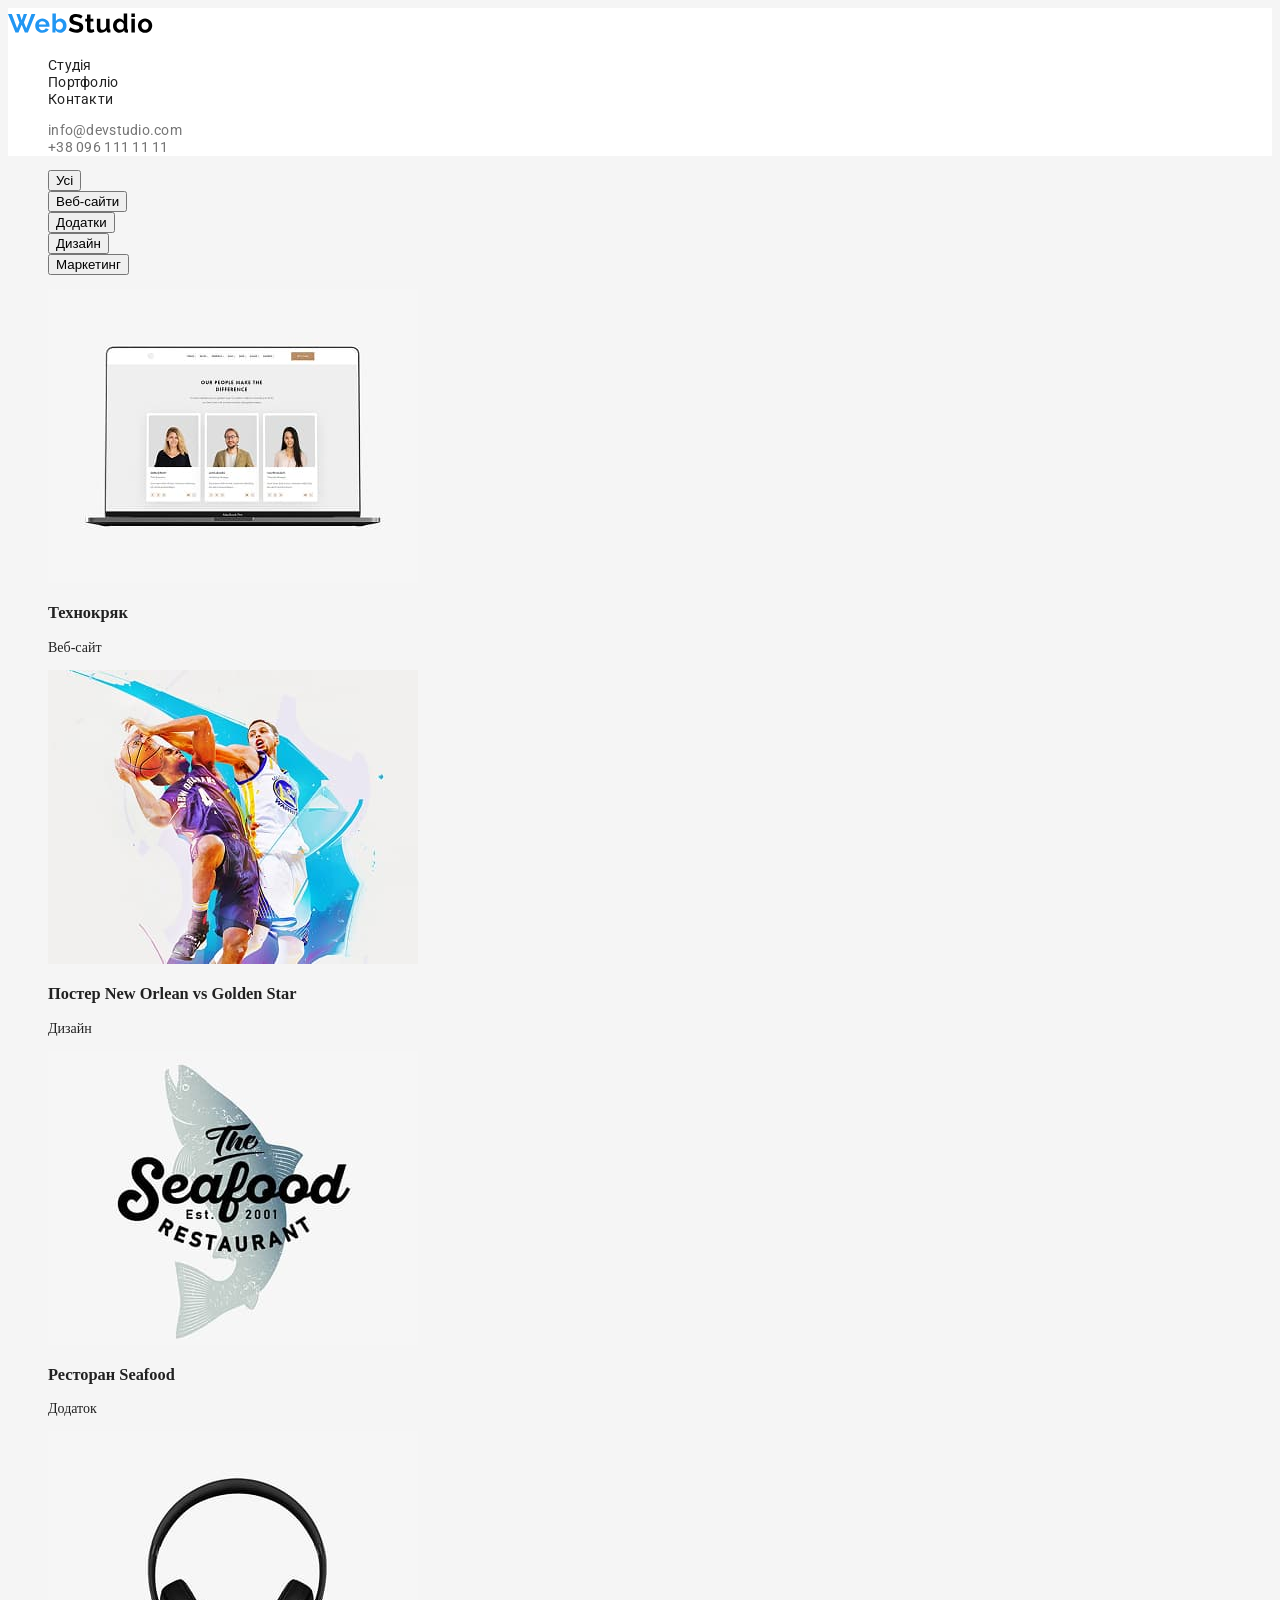
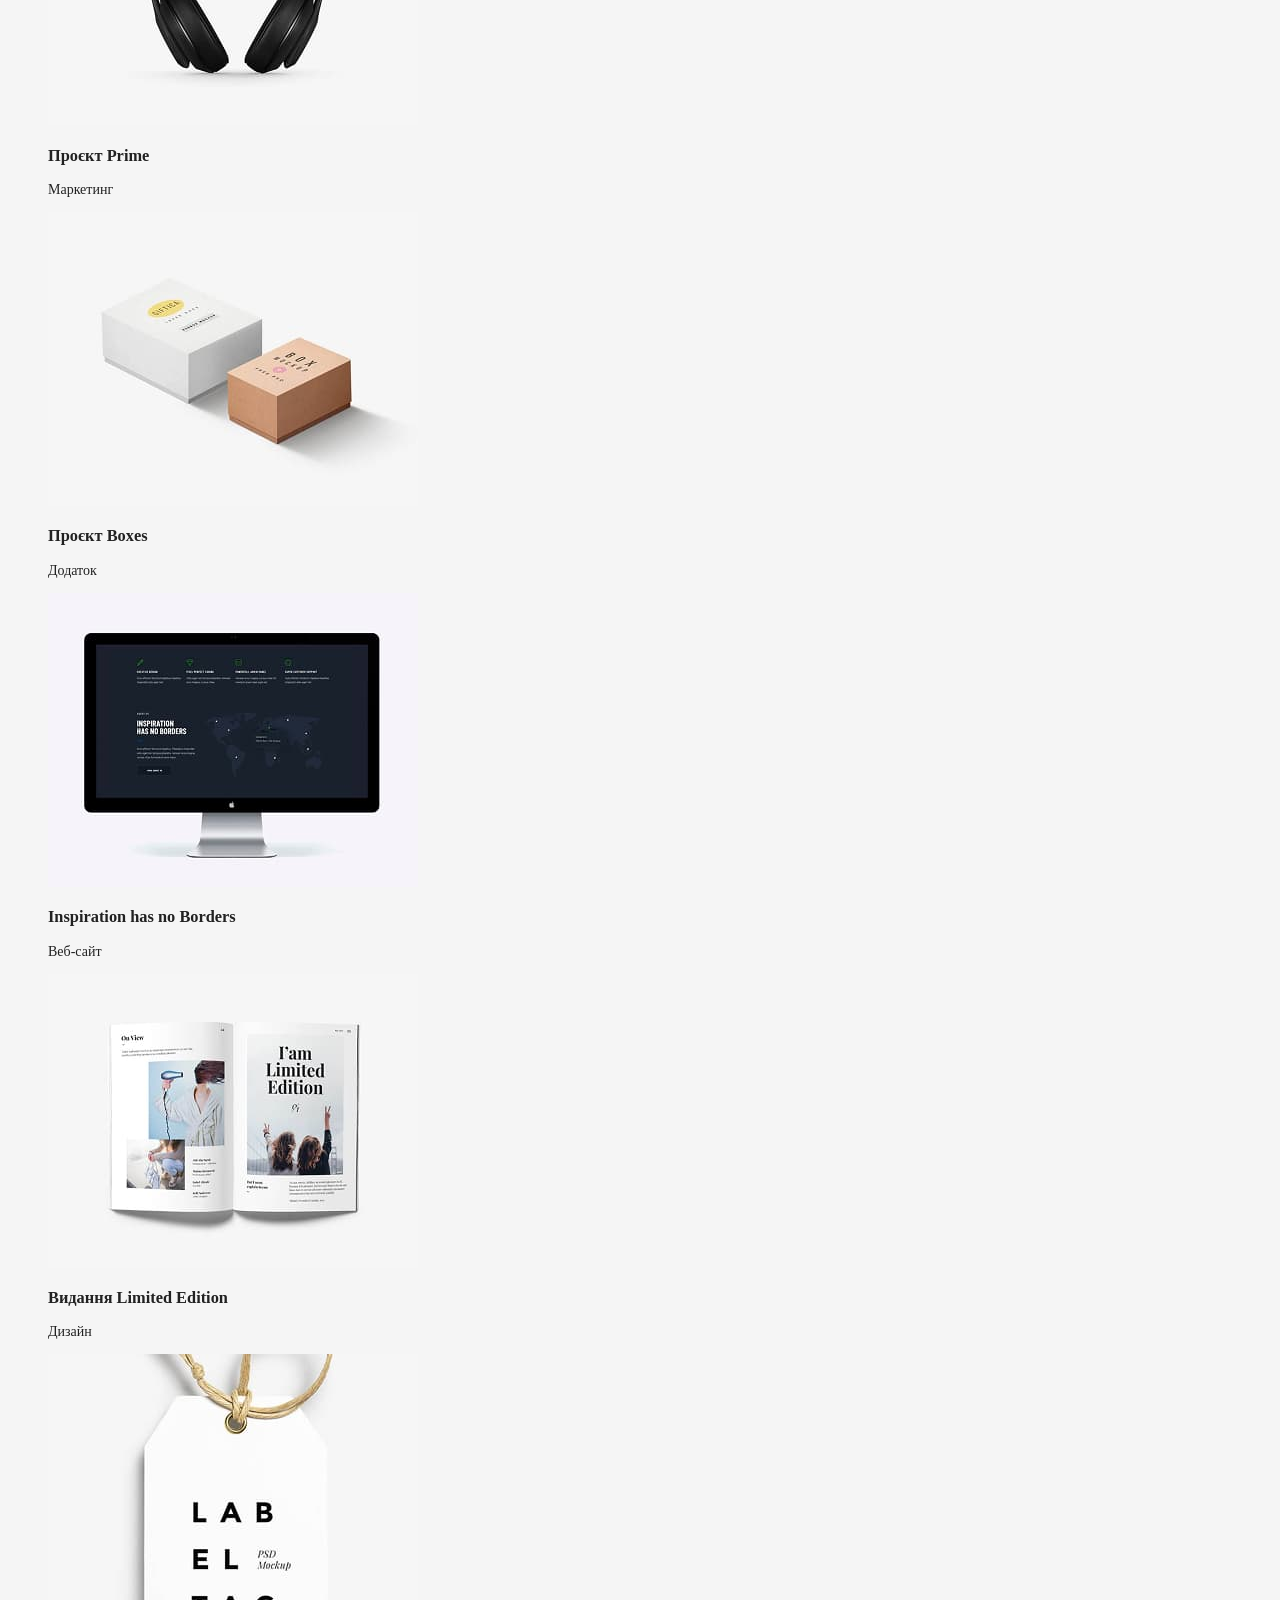
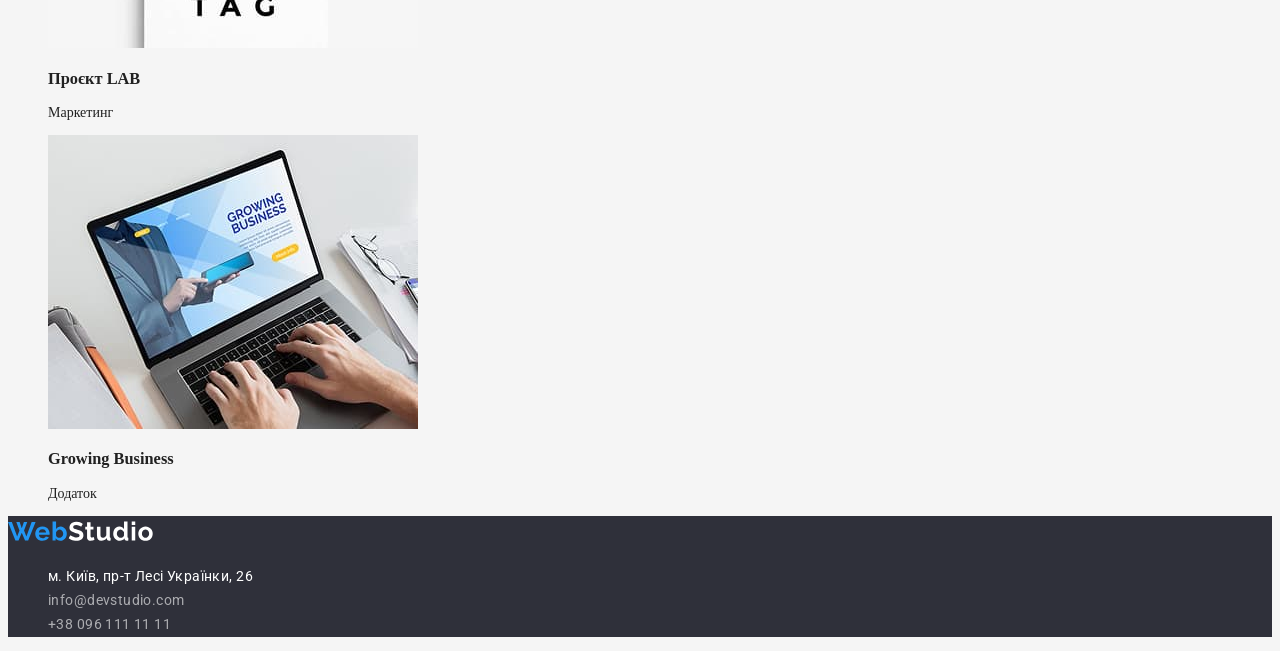
==== portfolio.html @ 69409f2a "added HTML portfolio page and CSS index page HTML" ====
<!DOCTYPE html>
<html lang="uk">
<head>
    <meta charset="UTF-8">
    <meta name="viewport" content="width=device-width, initial-scale=1.0">
    <link rel="preconnect" href="https://fonts.googleapis.com">
<link rel="preconnect" href="https://fonts.gstatic.com" crossorigin>
<link href="https://fonts.googleapis.com/css2?family=Raleway:ital,wght@0,700;1,700&family=Roboto:ital,wght@0,100..900;1,100..900&display=swap" 
      rel="stylesheet">
<link rel="stylesheet" href="./css/styles.css">
    <title>Портфоліо</title>
</head>
<body>
    <header class="page-header">
        <nav>
            <a href="./index.html">
                <img src="./images/Logo.svg" alt="Логотип компанії WebStudio" width="145" height="31">
            </a>
            <ul class="site-nav list">
                <li><a class="link" href="./index.html">Студія</a></li>
                <li><a class="link current" href="./portfolio.html">Портфоліо</a></li>
                <li><a class="link" href="#">Контакти</a></li>
            </ul>
        </nav>
        <div>
                <ul class="contacts-header list">
                    <li><a class="link" href="mailto:info@devstudio.com">info@devstudio.com</a></li>
                    <li><a class="link" href="tel:+380961111111">+38 096 111 11 11</a></li>
                </ul>
            </div>
    </header>
    <main>
        <section class="filters">
            <h1 hidden class="title">Список фільтрів</h1>
            <ul class="buttons list">
                <li><button class="button-filter" type="button">Усі</button></li>
                <li><button class="button-filter" type="button">Веб-сайти</button></li>
                <li><button class="button-filter" type="button">Додатки</button></li>
                <li><button class="button-filter" type="button">Дизайн</button></li>
                <li><button class="button-filter" type="button">Маркетинг</button></li>
            </ul>
        </section>
        <section class="portfolio">
            <h2 hidden class="title">Портфоліо</h2>
            <ul class="portfolio-list list">
                <li class="portfolio-item">
                    <img src="./images/technocryak.jpg" alt="Веб-сайт Технокряк" width="370">
                    <h3 class="portfolio-title">Технокряк</h3>
                    <p class="portfolio-text">Веб-сайт</p>
                </li>
                <li class="portfolio-item">
                    <img src="./images/neworleanvsgoldenstar.jpg" alt="Дизайн Постер New Orlean vs Golden Star" width="370">
                    <h3 class="portfolio-title">Постер <span lang="en">New Orlean vs Golden Star</span></h3>
                    <p class="portfolio-text">Дизайн</p>
                </li>
                <li class="portfolio-item">
                    <img src="./images/seafood.jpg" alt="Додаток Ресторан Seafood" width="370">
                    <h3 class="portfolio-title">Ресторан <span lang="en">Seafood</span></h3>
                    <p class="portfolio-text">Додаток</p>
                </li>
                <li class="portfolio-item">
                    <img src="./images/prime.jpg" alt="Маркетинг Проєкт Prime" width="370">
                    <h3 class="portfolio-title">Проєкт <span lang="en">Prime</span></h3>
                    <p class="portfolio-text">Маркетинг</p>
                </li>
                <li class="portfolio-item">
                    <img src="./images/projectboxes.jpg" alt="Додаток Проєкт Boxes" width="370">
                    <h3 class="portfolio-title">Проєкт <span lang="en">Boxes</span></h3>
                    <p class="portfolio-text">Додаток</p>
                </li>
                <li class="portfolio-item">
                    <img src="./images/inspirationhasnoborders-min.jpg" alt="Веб-сайт Inspiration has no Borders" width="370">
                    <h3 class="portfolio-title" lang="en">Inspiration has no Borders</h3>
                    <p class="portfolio-text">Веб-сайт</p>
                </li>
                <li class="portfolio-item">
                    <img src="./images/limitededition.jpg" alt="Дизайн Видання Limited Edition" width="370">
                    <h3 class="portfolio-title">Видання <span lang="en">Limited Edition</span></h3>
                    <p class="portfolio-text">Дизайн</p>
                </li>
                <li class="portfolio-item">
                    <img src="./images/projectlab.jpg" alt="Маркетинг Проєкт LAB" width="370">
                    <h3 class="portfolio-title">Проєкт <span lang="en">LAB</span></h3>
                    <p class="portfolio-text">Маркетинг</p>
                </li>
                <li class="portfolio-item">
                    <img src="./images/growingbusiness.jpg" alt="Додаток Growing Business" width="370">
                    <h3 class="portfolio-title" lang="en">Growing Business</h3>
                    <p class="portfolio-text">Додаток</p>
                </li>
            </ul>
        </section>
    </main>
    <footer class="footer">
        <a href="./index.html">
            <img src="./images/Logo1.svg" alt="Логотип компанії WebStudio" width="145" height="31">
        </a>
        <address class="address">
            <ul class="links list">
                <li><a class="map" href="https://maps.app.goo.gl/XY9bJakmbxrL1zMk9" target="_blank" 
                    rel="noopener nofollow noreferrer">м. Київ, пр-т Лесі Українки, 26</a></li>
                <li><a class="link" href="mailto:info@devstudio.com">info@devstudio.com</a></li>
                <li><a class="link" href="tel:+380961111111">+38 096 111 11 11</a></li>
            </ul>
        </address>
    </footer> 
</body>
</html>
---- css/styles.css ----
:root {
--main-text-color: #757575;
--title-text-color: #212121;
--accent-color: #2196F3;
--background-color: #F5F5F5;
--white-color: #FFFFFF;
}
body {
    font-family: 'Roboto', 'Raleway' sans-serif;
    font-size: 14px;
    background: var(--background-color);
    color: var(--title-text-color);
}
.list {
    list-style: none;
}
/* Header */
.page-header {
background: var(--white-color);
}
.logo {
    width: 145px;
    height: 31px;
    left: 215px;
    top: 24px;
    text-decoration: none;
    font-family: 'Raleway';
    font-style: normal;
    font-weight: bold;
    font-size: 26px;
    line-height: auto;
    letter-spacing: 0.03em;
    color: var(--accent-color);
}
/*.text-logo {
    color: var(--title-text-color);
}*/

.site-nav .link {
    text-decoration: none;
    font-family: 'Roboto';
    font-style: normal;
    font-weight: medium;
    font-size: 14px;
    line-height: auto;
    letter-spacing: 0.02em;
    color: var(--title-text-color);
    width: 281px;
    height: 16px;
    left: 453px;
    top: 32px;
}

.site-nav .link:hover,
.site-nav .link:focus {
    color: var(--accent-color);
}

.contacts-header .link {
    text-decoration: none;
    font-family: 'Roboto';
    font-style: normal;
    font-weight: medium;
    font-size: 14px;
    line-height: auto;
    letter-spacing: 0.02em;
    color: var(--main-text-color);
}

.contacts-header .link:hover,
.contacts-header .link:focus {
    color: var(--accent-color);
}

/* Main */
.main {
    /*hero*/
}

.hero{
    background-color: #2F303A;
}

.hero .title {
    font-family: 'Roboto';
    font-style: normal;
    font-weight: bold;
    font-size: 44px;
    line-height: 1.364;
    letter-spacing: 0.06em;
    text-align: center;
    text-transform: uppercase;
    color: var(--white-color);
}

.button{
    font-family: 'Roboto';
    font-style: normal;
    font-weight: bold;
    font-size: 16px;
    line-height: 1.875;
    letter-spacing: 0.06em;
    color: var(--white-color);
    background: var(--accent-color);
    box-shadow: 0px 4px 4px rgba(0, 0, 0, 0.15);
    /*box-shadow: drop-shadow(0px 4px 4px rgba(0, 0, 0, 0.15))*/
    border-radius: 4px;
    cursor: pointer;
}

.button:hover,
.button:focus {
    background-color: #188CE8;
    box-shadow: 0px 4px 4px rgba(0, 0, 0, 0.15);
    border-radius: 4px;
}

/*Features*/
.features {
    background-color: var(--white-color);
}

.features .title {
    font-family: 'Roboto';
    font-style: normal;
    font-weight: bold;
    font-size: 14px;
    line-height: auto;
    letter-spacing: 0.03em;
    /*text-align: center;*/
    text-transform: uppercase;
    color: var(--title-text-color);
}

.features .text {
    font-family: 'Roboto';
    font-style: normal;
    font-weight: normal;
    font-size: 14px;
    line-height: 1.714;
    letter-spacing: 0.03em;
    color: var(--main-text-color);
}

/*Work*/
.work {
   /* background-color: var(--background-color);*/
}

.work .title {
    font-family: 'Roboto';
    font-style: normal;
    font-weight: bold;
    font-size: 36px;
    line-height: auto;
    letter-spacing: 0.03em;
    text-align: center;
    /*text-transform: uppercase;*/
    color: var(--title-text-color);
}

/*.link1 {}

.link2 {}

.link3 {}*/

/*Team*/
.team {
    background: #F5F4FA;
}

.team .title {
    font-family: 'Roboto';
    font-style: normal;
    font-weight: bold;
    font-size: 36px;
    line-height: auto;
    letter-spacing: 0.03em;
    text-align: center;
    color: var(--title-text-color);
}

/*.card*/

.name {
    font-family: 'Roboto';
    font-style: normal;
    font-weight: medium;
    font-size: 16px;
    line-height: auto;
    letter-spacing: 0.03em;
    text-align: center;
    color: var(--title-text-color);
}

.position {
    font-family: 'Roboto';
    font-style: normal;
    font-weight: normal;
    font-size: 16px;
    line-height: auto;
    letter-spacing: 0.03em;
    text-align: center;
    color: var(--main-text-color);
}

/*Footer*/

.footer {
    background: #2F303A;
}

/*.links{}*/

.links .link {
    text-decoration: none;
    font-family: 'Roboto';
    font-style: normal;
    font-weight: medium;
    font-size: 14px;
    line-height: 1.714;
    letter-spacing: 0.03em;
    color: rgba(255, 255, 255, 0.6);
}

.links .link:hover,
.links .link:focus {
    color: var(--accent-color);
}

.map {
    text-decoration: none;
    font-family: 'Roboto';
    font-style: normal;
    font-weight: normal;
    font-size: 14px;
    line-height: 1.714;
    letter-spacing: 0.03em;
    color: var(--white-color);
}

.map:hover,
.map:focus {
    color: var(--accent-color);
}

/* PORTFOLIO PAGE*/

/*Filters*/
.filters .title {
    color: var(--white-color);
}
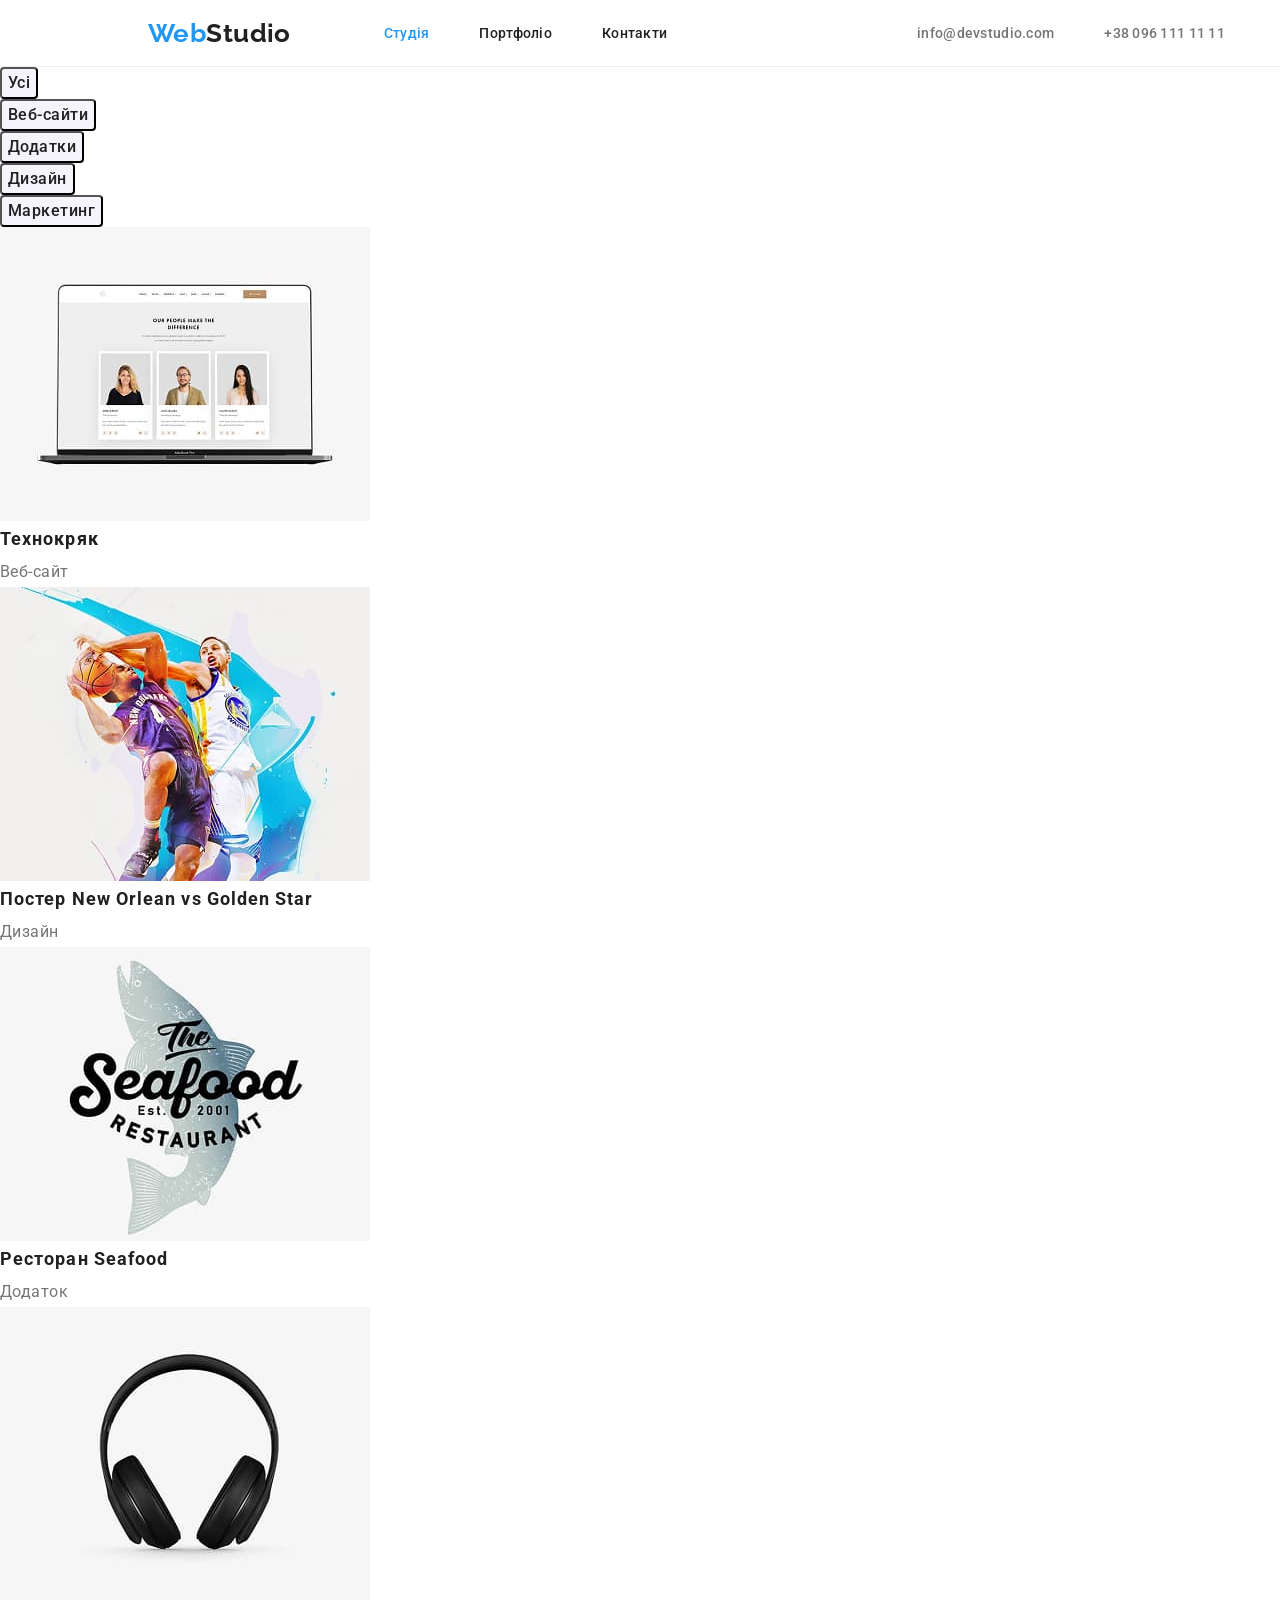
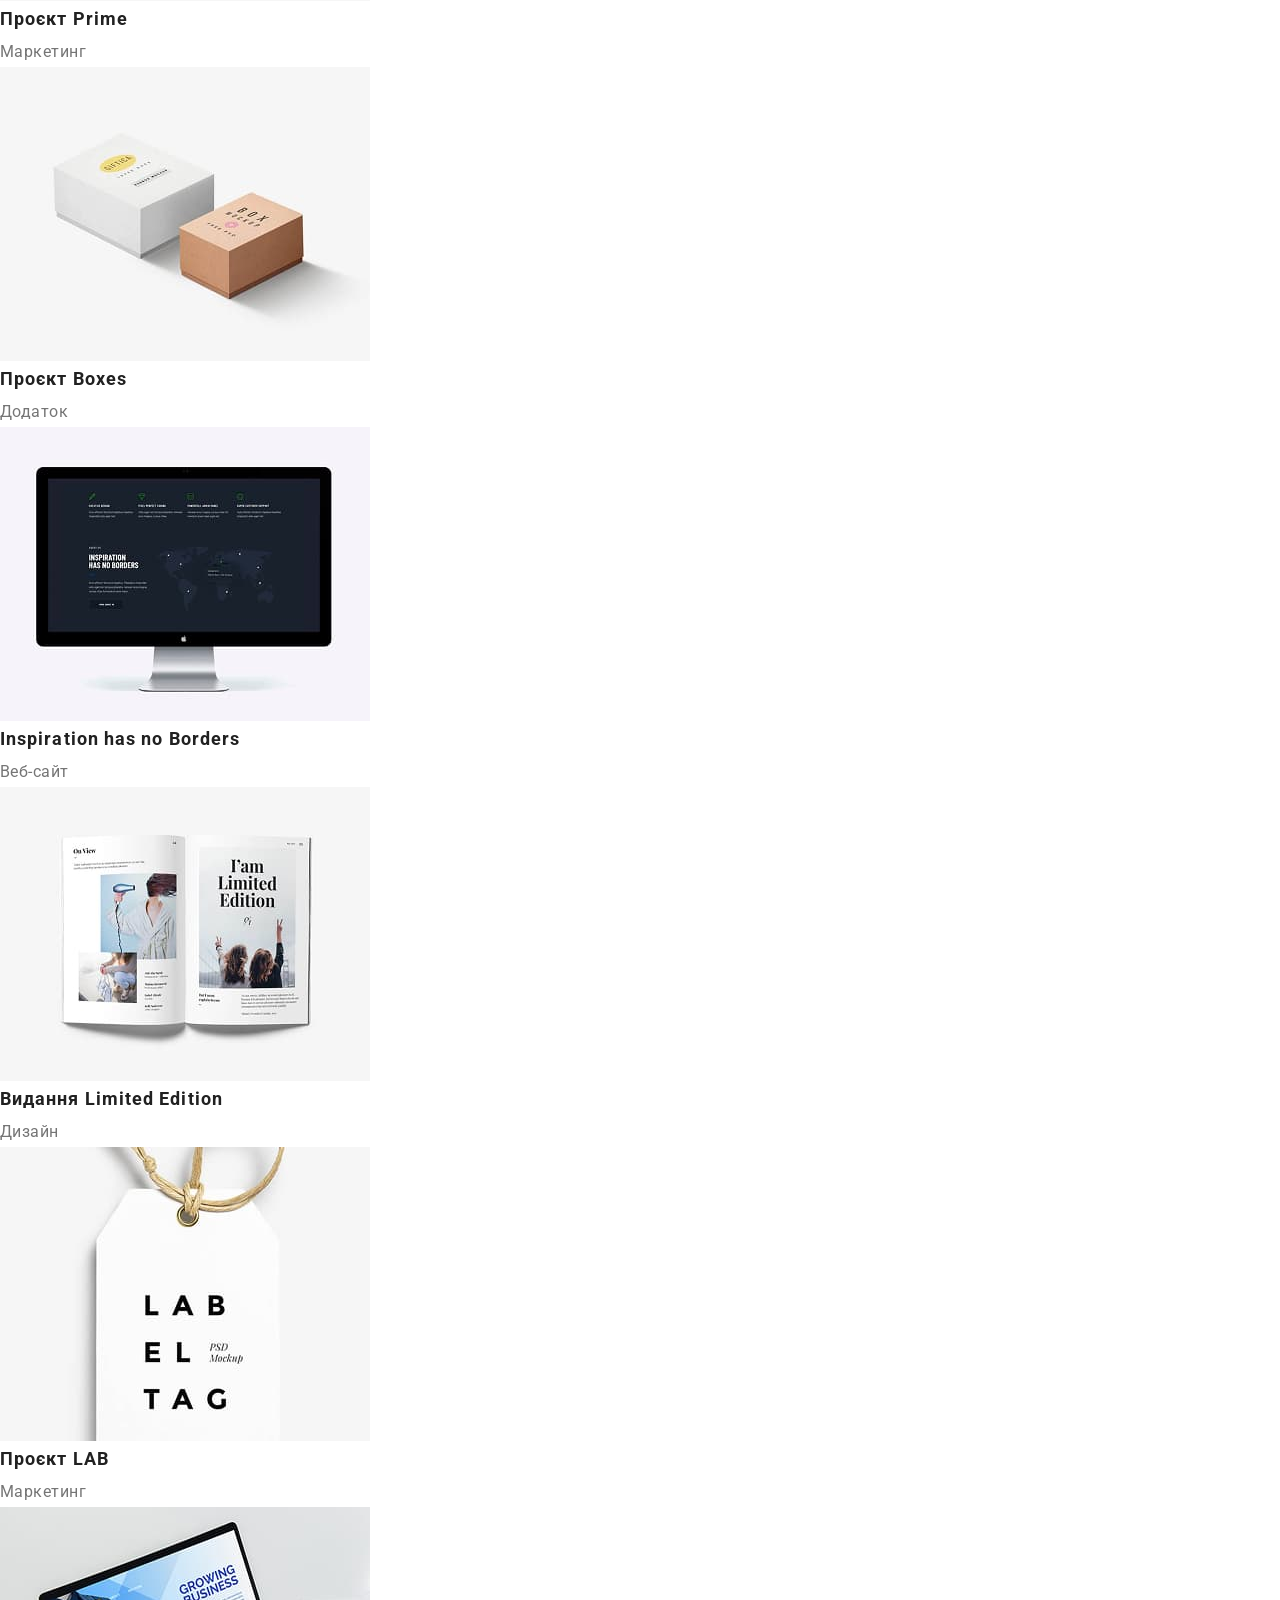
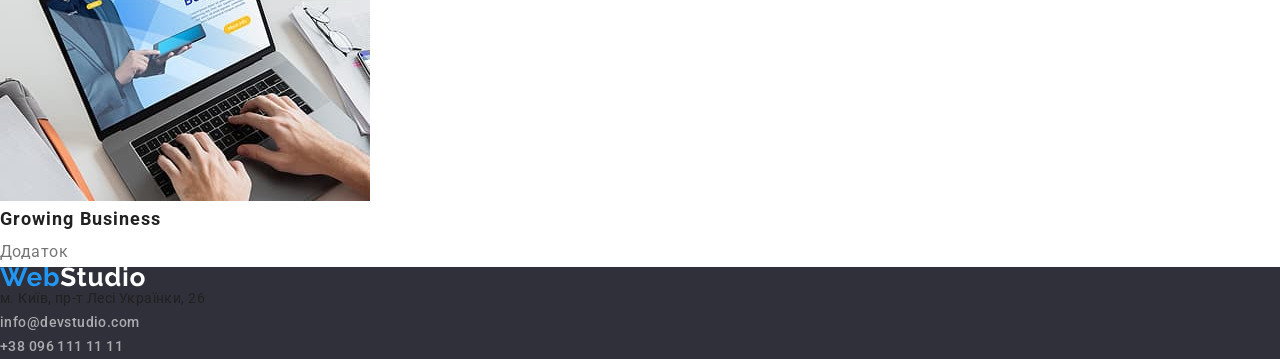
==== commit a70f13f2: "added html classes snd css for them" ====
--- a/portfolio.html
+++ b/portfolio.html
@@ -3,31 +3,40 @@
 <head>
     <meta charset="UTF-8">
     <meta name="viewport" content="width=device-width, initial-scale=1.0">
+    <title>Портфоліо</title>
     <link rel="preconnect" href="https://fonts.googleapis.com">
 <link rel="preconnect" href="https://fonts.gstatic.com" crossorigin>
-<link href="https://fonts.googleapis.com/css2?family=Raleway:ital,wght@0,700;1,700&family=Roboto:ital,wght@0,100..900;1,100..900&display=swap" 
+<!--<link href="https://fonts.googleapis.com/css2?family=Raleway:ital,wght@0,700;1,700&family=Roboto:ital,wght@0,100..900;1,100..900&display=swap" 
+      rel="stylesheet">-->
+<link href="https://fonts.googleapis.com/css2?family=Raleway:wght@700&family=Roboto:wght@400;500;700;900&display=swap"
       rel="stylesheet">
+<link rel="stylesheet" href="https://cdnjs.cloudflare.com/ajax/libs/modern-normalize/3.0.1/modern-normalize.min.css" 
+      integrity="sha512-q6WgHqiHlKyOqslT/lgBgodhd03Wp4BEqKeW6nNtlOY4quzyG3VoQKFrieaCeSnuVseNKRGpGeDU3qPmabCANg==" 
+      crossorigin="anonymous" 
+      referrerpolicy="no-referrer">      
 <link rel="stylesheet" href="./css/styles.css">
-    <title>Портфоліо</title>
 </head>
 <body>
-    <header class="page-header">
-        <nav>
-            <a href="./index.html">
-                <img src="./images/Logo.svg" alt="Логотип компанії WebStudio" width="145" height="31">
+     <header class="page-header">
+        <div class="container main-nav">
+            <a class="logo"href="./index.html">
+                <a href="./index.html" class="logo">Web<span class="text-logo">Studio</span></a>
+                <!--<img src="./images/Logo.svg" alt="Логотип компанії WebStudio" width="145" height="31">-->
             </a>
+        <nav class="navigation">
             <ul class="site-nav list">
-                <li><a class="link" href="./index.html">Студія</a></li>
-                <li><a class="link current" href="./portfolio.html">Портфоліо</a></li>
-                <li><a class="link" href="#">Контакти</a></li>
+                <li class="site-nav-item"><a class="link current" href="./index.html">Студія</a></li>
+                <li class="site-nav-item"><a class="link" href="./portfolio.html">Портфоліо</a></li>
+                <li class="site-nav-item"><a class="link" href="#">Контакти</a></li>
             </ul>
         </nav>
-        <div>
+        <div class="mail-tel">
                 <ul class="contacts-header list">
-                    <li><a class="link" href="mailto:info@devstudio.com">info@devstudio.com</a></li>
-                    <li><a class="link" href="tel:+380961111111">+38 096 111 11 11</a></li>
+                    <li class="mail-tel-item"><a class="link" href="mailto:info@devstudio.com">info@devstudio.com</a></li>
+                    <li class="mail-tel-item"><a class="link" href="tel:+380961111111">+38 096 111 11 11</a></li>
                 </ul>
             </div>
+        </div>
     </header>
     <main>
         <section class="filters">
--- a/css/styles.css
+++ b/css/styles.css
@@ -1,54 +1,152 @@
+/**,
+*::before,
+*::after {
+    box-sizing: inherit;
+}*/
+
 :root {
 --main-text-color: #757575;
 --title-text-color: #212121;
 --accent-color: #2196F3;
---background-color: #F5F5F5;
---white-color: #FFFFFF;
-}
+--active-accent-color: #188CE8;
+--secondary-background-color: #F5F5F5;
+--background-color: #FFFFFF;
+--third-background-color: #F5F4FA;
+--fourth-backkground-color: #2F303A;
+--first-border-color: #ECECEC;
+--second-border-color: #EEEEEE;
+--card-set-gap: 30px;
+}
+
+html {
+    box-sizing: border-box;
+}
+
+h1,
+h2,
+h3,
+h4,
+h5,
+h6,
+p,
+ul
+{
+    margin-top: 0;
+    margin-bottom: 0;
+}
+
+img {
+    display: block;
+    max-width: 100%;
+    height: auto;
+}
+
 body {
-    font-family: 'Roboto', 'Raleway' sans-serif;
-    font-size: 14px;
-    background: var(--background-color);
+    font-family: 'Roboto', sans-serif;
+    font-size: 14px;
+    letter-spacing: 0.03em;
+    background-color: var(--background-color);
     color: var(--title-text-color);
 }
 .list {
     list-style: none;
-}
+    margin: 0;
+    padding: 0;
+}
+
 /* Header */
 .page-header {
-background: var(--white-color);
-}
+    padding-top: 10px;
+    padding-bottom: 10px;
+    border-bottom: 1px solid var(--first-border-color);
+    background: var(--background-color);
+}
+
+.main-nav {
+    display: flex;
+    align-items: center;
+}
+
+.container {
+    width: 1200px;
+    padding-left: 15px;
+    padding-right: 15px;
+    padding-top: 0;
+    padding-bottom: 0;
+    margin-left: auto;
+    margin-right: auto;
+    /*outline: 1px solid red;*/
+}
+
+.section {
+    padding: 94px 0;
+}
+
+.navigation{
+
+}
+
 .logo {
+
+    margin-right: 93px;
+    /* width: 145px; */
+
+    color: var(--accent-color);
+    text-decoration: none;
+    font-family: 'Raleway';
+    font-weight: 700;
+    font-size: 26px;
+    line-height: 1.19;
+    /* identical to box height */
+}
+
+.text-logo {
+    color: var(--title-text-color);
+}
+
+/*.logo {
+    margin-right: 93px;
     width: 145px;
     height: 31px;
     left: 215px;
     top: 24px;
     text-decoration: none;
-    font-family: 'Raleway';
+    font-family: 'Raleway', sans-serif;
     font-style: normal;
     font-weight: bold;
     font-size: 26px;
-    line-height: auto;
-    letter-spacing: 0.03em;
-    color: var(--accent-color);
-}
+    line-height: 1.192;
+    letter-spacing: 0.03em;
+    color: var(--accent-color);
+}
+
 /*.text-logo {
     color: var(--title-text-color);
 }*/
 
+.site-nav {
+    display: flex;
+}
+
+.site-nav .site-nav-item:not(:last-child) {
+    margin-right: 50px;
+}
+
 .site-nav .link {
-    text-decoration: none;
-    font-family: 'Roboto';
-    font-style: normal;
-    font-weight: medium;
-    font-size: 14px;
-    line-height: auto;
+    display: block;
+    padding: 15px 0;
+    text-decoration: none;
+    /*font-family: 'Roboto';
+    font-style: normal;*/
+    font-weight: 500;
+    font-size: 14px;
+    line-height: 1.143;
     letter-spacing: 0.02em;
     color: var(--title-text-color);
-    width: 281px;
+    /*width: 281px;
     height: 16px;
     left: 453px;
-    top: 32px;
+    top: 32px;*/
 }
 
 .site-nav .link:hover,
@@ -56,13 +154,30 @@
     color: var(--accent-color);
 }
 
+.site-nav .link.current {
+    color: var(--accent-color);
+}
+
+.contacts-header {
+    display: flex;
+}
+
+.contacts-header .mail-tel-item + .mail-tel-item {
+    margin-left: 50px;
+}
+
+.mail-tel {
+    margin-left: auto;
+}
+
 .contacts-header .link {
-    text-decoration: none;
-    font-family: 'Roboto';
-    font-style: normal;
-    font-weight: medium;
-    font-size: 14px;
-    line-height: auto;
+    padding: 10px 0;
+    text-decoration: none;
+    /*font-family: 'Roboto';
+    font-style: normal;*/
+    font-weight: 500;
+    font-size: 14px;
+    line-height: 1.143;
     letter-spacing: 0.02em;
     color: var(--main-text-color);
 }
@@ -73,34 +188,43 @@
 }
 
 /* Main */
-.main {
+main {
     /*hero*/
 }
 
 .hero{
-    background-color: #2F303A;
+    height: 600px;
+    margin: 0 auto;
+    padding-top: 200px;
+    padding-bottom: 200px;
+    background-color: var(--fourth-backkground-color);
+    text-align: center;
 }
 
 .hero .title {
-    font-family: 'Roboto';
-    font-style: normal;
-    font-weight: bold;
+    margin-top: 0;
+    margin-bottom: 30px;
+    font-weight: 900;
     font-size: 44px;
     line-height: 1.364;
     letter-spacing: 0.06em;
     text-align: center;
     text-transform: uppercase;
-    color: var(--white-color);
+    color: var(--background-color);
 }
 
 .button{
-    font-family: 'Roboto';
-    font-style: normal;
+    display: inline-block;
+    align-items: center;
+    text-align: center;
+    padding: 10px 32px;
+    min-width: 216px;
+    font-family: inherit;
     font-weight: bold;
     font-size: 16px;
     line-height: 1.875;
     letter-spacing: 0.06em;
-    color: var(--white-color);
+    color: var(--background-color);
     background: var(--accent-color);
     box-shadow: 0px 4px 4px rgba(0, 0, 0, 0.15);
     /*box-shadow: drop-shadow(0px 4px 4px rgba(0, 0, 0, 0.15))*/
@@ -110,9 +234,9 @@
 
 .button:hover,
 .button:focus {
-    background-color: #188CE8;
+    background-color: var(--active-accent-color);
     box-shadow: 0px 4px 4px rgba(0, 0, 0, 0.15);
-    border-radius: 4px;
+    /*border-radius: 4px;*/
 }
 
 /*Features*/
@@ -121,122 +245,122 @@
 }
 
 .features .title {
+    /*font-family: 'Roboto';
+    font-style: normal;*/
+    font-weight: bold;
+    font-size: 14px;
+    line-height: 1.143;
+    letter-spacing: 0.03em;
+    /*text-align: center;*/
+    text-transform: uppercase;
+    color: var(--title-text-color);
+}
+
+.features .text {
+    /*font-family: 'Roboto';
+    font-style: normal;
+    font-weight: normal;*/
+    font-size: 14px;
+    line-height: 1.714;
+    letter-spacing: 0.03em;
+    color: var(--main-text-color);
+}
+
+/*Work*/
+.work {
+   /* background-color: var(--background-color);*/
+}
+
+.work .title {
+    /*font-family: 'Roboto';
+    font-style: normal;*/
+    font-weight: bold;
+    font-size: 36px;
+    line-height: 1.167;
+    letter-spacing: 0.03em;
+    text-align: center;
+    /*text-transform: uppercase;*/
+    color: var(--title-text-color);
+}
+
+/*.link1 {}
+
+.link2 {}
+
+.link3 {}*/
+
+/*Team*/
+.team {
+    background: #F5F4FA;
+}
+
+.team .title {
+    /*font-family: 'Roboto';
+    font-style: normal;*/
+    font-weight: bold;
+    font-size: 36px;
+    line-height: 1.167;
+    letter-spacing: 0.03em;
+    text-align: center;
+    color: var(--title-text-color);
+}
+
+/*.card*/
+
+.name {
+    /*font-family: 'Roboto';
+    font-style: normal;*/
+    font-weight: 500;
+    font-size: 16px;
+    line-height: 1.188;
+    letter-spacing: 0.03em;
+    text-align: center;
+    color: var(--title-text-color);
+}
+
+.position {
+    /*font-family: 'Roboto';
+    font-style: normal;
+    font-weight: normal;*/
+    font-size: 16px;
+    line-height: 1.188;
+    letter-spacing: 0.03em;
+    text-align: center;
+    color: var(--main-text-color);
+}
+
+/*Footer*/
+
+.footer {
+    background: #2F303A;
+}
+
+/*.links{}*/
+
+.links .link {
+    text-decoration: none;
     font-family: 'Roboto';
     font-style: normal;
-    font-weight: bold;
-    font-size: 14px;
-    line-height: auto;
-    letter-spacing: 0.03em;
-    /*text-align: center;*/
-    text-transform: uppercase;
-    color: var(--title-text-color);
-}
-
-.features .text {
+    font-weight: 500;
+    font-size: 14px;
+    line-height: 1.714;
+    letter-spacing: 0.03em;
+    color: rgba(255, 255, 255, 0.6);
+}
+
+.links .link:hover,
+.links .link:focus {
+    color: var(--accent-color);
+}
+
+.map {
+    text-decoration: none;
     font-family: 'Roboto';
     font-style: normal;
     font-weight: normal;
     font-size: 14px;
     line-height: 1.714;
     letter-spacing: 0.03em;
-    color: var(--main-text-color);
-}
-
-/*Work*/
-.work {
-   /* background-color: var(--background-color);*/
-}
-
-.work .title {
-    font-family: 'Roboto';
-    font-style: normal;
-    font-weight: bold;
-    font-size: 36px;
-    line-height: auto;
-    letter-spacing: 0.03em;
-    text-align: center;
-    /*text-transform: uppercase;*/
-    color: var(--title-text-color);
-}
-
-/*.link1 {}
-
-.link2 {}
-
-.link3 {}*/
-
-/*Team*/
-.team {
-    background: #F5F4FA;
-}
-
-.team .title {
-    font-family: 'Roboto';
-    font-style: normal;
-    font-weight: bold;
-    font-size: 36px;
-    line-height: auto;
-    letter-spacing: 0.03em;
-    text-align: center;
-    color: var(--title-text-color);
-}
-
-/*.card*/
-
-.name {
-    font-family: 'Roboto';
-    font-style: normal;
-    font-weight: medium;
-    font-size: 16px;
-    line-height: auto;
-    letter-spacing: 0.03em;
-    text-align: center;
-    color: var(--title-text-color);
-}
-
-.position {
-    font-family: 'Roboto';
-    font-style: normal;
-    font-weight: normal;
-    font-size: 16px;
-    line-height: auto;
-    letter-spacing: 0.03em;
-    text-align: center;
-    color: var(--main-text-color);
-}
-
-/*Footer*/
-
-.footer {
-    background: #2F303A;
-}
-
-/*.links{}*/
-
-.links .link {
-    text-decoration: none;
-    font-family: 'Roboto';
-    font-style: normal;
-    font-weight: medium;
-    font-size: 14px;
-    line-height: 1.714;
-    letter-spacing: 0.03em;
-    color: rgba(255, 255, 255, 0.6);
-}
-
-.links .link:hover,
-.links .link:focus {
-    color: var(--accent-color);
-}
-
-.map {
-    text-decoration: none;
-    font-family: 'Roboto';
-    font-style: normal;
-    font-weight: normal;
-    font-size: 14px;
-    line-height: 1.714;
-    letter-spacing: 0.03em;
     color: var(--white-color);
 }
 
@@ -251,3 +375,55 @@
 .filters .title {
     color: var(--white-color);
 }
+
+.button-filter {
+    /*font-family: 'Roboto';
+    font-style: normal;*/
+    font-weight: 500;
+    font-size: 16px;
+    line-height: 1.625;
+    letter-spacing: 0.03em;
+    text-align: center;
+    color: var(--title-text-color);
+    background: #F5F4FA;
+    /*box-shadow: 0px 4px 4px rgba(0, 0, 0, 0.15);*/
+    border-radius: 4px;
+    cursor: pointer;
+    /*border: none;*/
+}
+
+.button-filter:hover,
+.button-filter:focus {
+    color: var(--white-color);
+    background-color: var(--accent-color);
+    box-shadow: 0px 3px 1px rgba(0, 0, 0, 0.1),
+                0px 1px 2px rgba(0, 0, 0, 0.08),
+                0px 2px 2px rgba(0, 0, 0, 0.12);
+    /*border-radius: 4px;*/
+}
+
+.portfolio .title {
+    color: var(--white-color);
+}
+
+.portfolio-title {
+    /*font-family: 'Roboto';
+    font-style: normal;*/
+    font-weight: bold;
+    font-size: 18px;
+    line-height: 2;
+    letter-spacing: 0.06em;
+    /*text-align: center;*/
+    color: var(--title-text-color);
+}
+
+.portfolio-text {
+    /*font-family: 'Roboto';
+    font-style: normal;*/
+    font-weight: normal;
+    font-size: 16px;
+    line-height: 1.875;
+    letter-spacing: 0.03em;
+    /*text-align: center;*/
+    color: var(--main-text-color);
+}
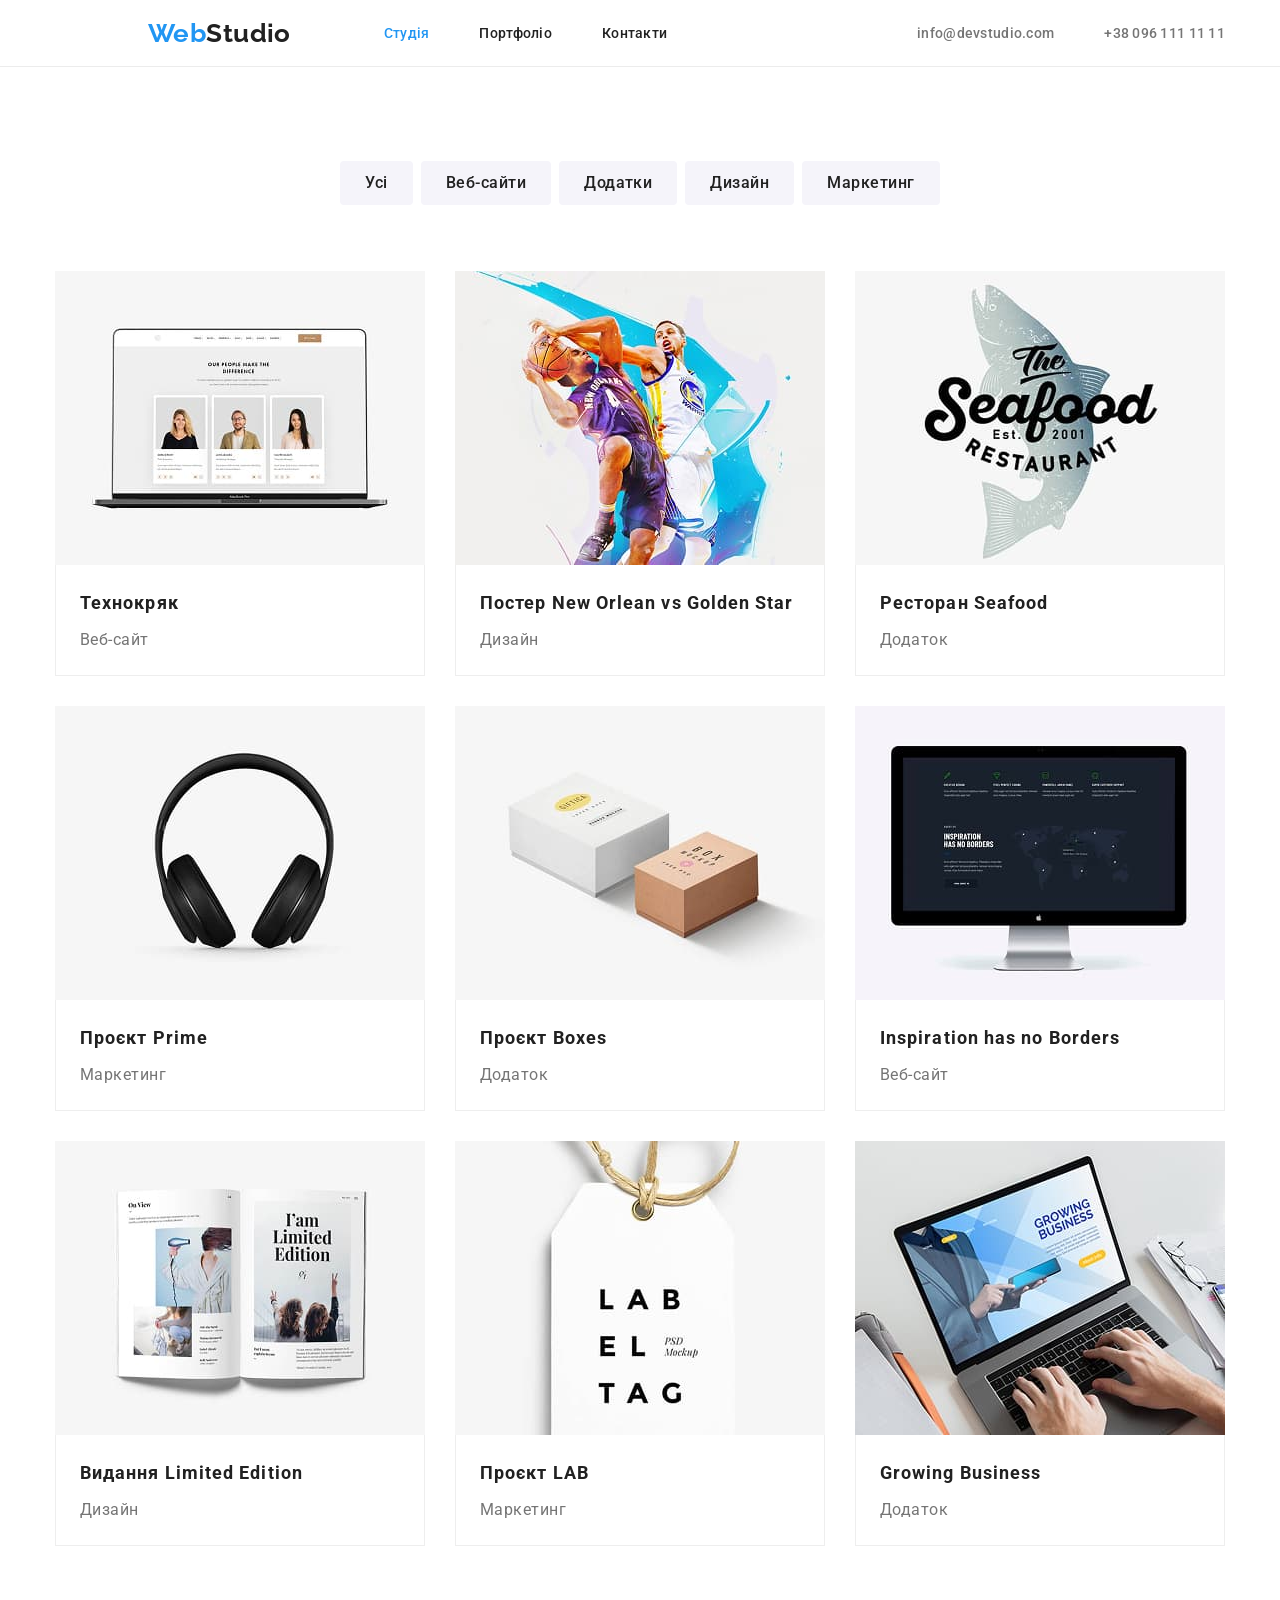
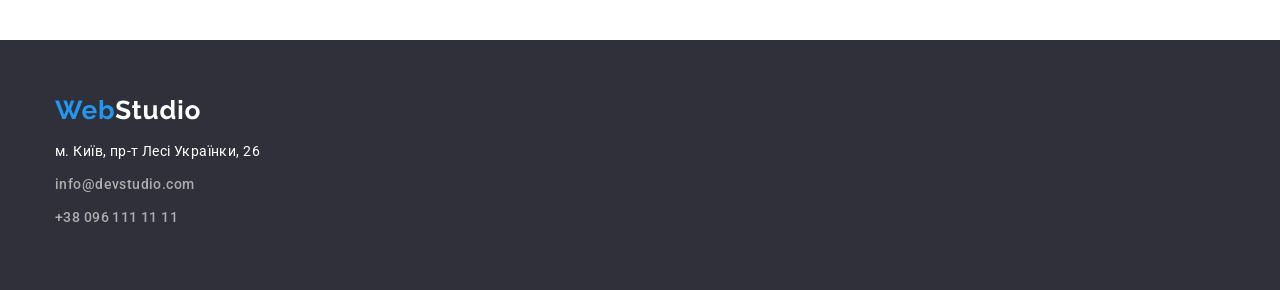
==== commit a92231f6: "added html and css for second task" ====
--- a/portfolio.html
+++ b/portfolio.html
@@ -10,10 +10,10 @@
       rel="stylesheet">-->
 <link href="https://fonts.googleapis.com/css2?family=Raleway:wght@700&family=Roboto:wght@400;500;700;900&display=swap"
       rel="stylesheet">
-<link rel="stylesheet" href="https://cdnjs.cloudflare.com/ajax/libs/modern-normalize/3.0.1/modern-normalize.min.css" 
-      integrity="sha512-q6WgHqiHlKyOqslT/lgBgodhd03Wp4BEqKeW6nNtlOY4quzyG3VoQKFrieaCeSnuVseNKRGpGeDU3qPmabCANg==" 
+<link rel="stylesheet" href="https://cdnjs.cloudflare.com/ajax/libs/modern-normalize/3.0.1/modern-normalize.min.css"/> 
+      <!--integrity="sha512-q6WgHqiHlKyOqslT/lgBgodhd03Wp4BEqKeW6nNtlOY4quzyG3VoQKFrieaCeSnuVseNKRGpGeDU3qPmabCANg==" 
       crossorigin="anonymous" 
-      referrerpolicy="no-referrer">      
+      referrerpolicy="no-referrer">-->      
 <link rel="stylesheet" href="./css/styles.css">
 </head>
 <body>
@@ -39,79 +39,136 @@
         </div>
     </header>
     <main>
-        <section class="filters">
-            <h1 hidden class="title">Список фільтрів</h1>
+        <section class="portfolio section">
+            <div class="container">
+            <h1 class="visually-hidden">Портфоліо</h1>
             <ul class="buttons list">
-                <li><button class="button-filter" type="button">Усі</button></li>
-                <li><button class="button-filter" type="button">Веб-сайти</button></li>
-                <li><button class="button-filter" type="button">Додатки</button></li>
-                <li><button class="button-filter" type="button">Дизайн</button></li>
-                <li><button class="button-filter" type="button">Маркетинг</button></li>
+                <li class="item"><button class="button-filter all" type="button">Усі</button></li>
+                <li class="item"><button class="button-filter web-sites" type="button">Веб-сайти</button></li>
+                <li class="item"><button class="button-filter appplications" type="button">Додатки</button></li>
+                <li class="item"><button class="button-filter design" type="button">Дизайн</button></li>
+                <li class="item"><button class="button-filter marketing" type="button">Маркетинг</button></li>
             </ul>
-        </section>
-        <section class="portfolio">
-            <h2 hidden class="title">Портфоліо</h2>
             <ul class="portfolio-list list">
-                <li class="portfolio-item">
+                <li class="portfolio-list-item">
+                    <a href="#" class="portfolio-card">
+                    <div class="card-thumb">
                     <img src="./images/technocryak.jpg" alt="Веб-сайт Технокряк" width="370">
+                    </div>
+                    <div class="portfolio-text-title-item">
                     <h3 class="portfolio-title">Технокряк</h3>
                     <p class="portfolio-text">Веб-сайт</p>
+                    </div>
+                    </a>
                 </li>
-                <li class="portfolio-item">
+                <li class="portfolio-list-item">
+                    <a href="#" class="portfolio-card">
+                    <div class="card-thumb">
                     <img src="./images/neworleanvsgoldenstar.jpg" alt="Дизайн Постер New Orlean vs Golden Star" width="370">
+                    </div>
+                    <div class="portfolio-text-title-item">
                     <h3 class="portfolio-title">Постер <span lang="en">New Orlean vs Golden Star</span></h3>
                     <p class="portfolio-text">Дизайн</p>
+                    </div>
+                    </a>
                 </li>
-                <li class="portfolio-item">
+                <li class="portfolio-list-item">
+                    <a href="#" class="portfolio-card">
+                        <div class="card-thumb">
                     <img src="./images/seafood.jpg" alt="Додаток Ресторан Seafood" width="370">
+                        </div>
+                        <div class="portfolio-text-title-item">
                     <h3 class="portfolio-title">Ресторан <span lang="en">Seafood</span></h3>
                     <p class="portfolio-text">Додаток</p>
+                        </div>
+                    </a>
                 </li>
-                <li class="portfolio-item">
+                <li class="portfolio-list-item">
+                    <a href="#" class="portfolio-card">
+                        <div class="card-thumb">
                     <img src="./images/prime.jpg" alt="Маркетинг Проєкт Prime" width="370">
+                        </div>
+                        <div class="portfolio-text-title-item">
                     <h3 class="portfolio-title">Проєкт <span lang="en">Prime</span></h3>
                     <p class="portfolio-text">Маркетинг</p>
+                        </div>
+                    </a>
                 </li>
-                <li class="portfolio-item">
+                <li class="portfolio-list-item">
+                    <a href="#" class="portfolio-card">
+                        <div class="card-thumb">
                     <img src="./images/projectboxes.jpg" alt="Додаток Проєкт Boxes" width="370">
+                        </div>
+                        <div class="portfolio-text-title-item">
                     <h3 class="portfolio-title">Проєкт <span lang="en">Boxes</span></h3>
                     <p class="portfolio-text">Додаток</p>
+                        </div>
+                    </a>
                 </li>
-                <li class="portfolio-item">
+                <li class="portfolio-list-item">
+                    <a href="#" class="portfolio-card">
+                        <div class="card-thumb">
                     <img src="./images/inspirationhasnoborders-min.jpg" alt="Веб-сайт Inspiration has no Borders" width="370">
+                        </div>
+                        <div class="portfolio-text-title-item">
                     <h3 class="portfolio-title" lang="en">Inspiration has no Borders</h3>
                     <p class="portfolio-text">Веб-сайт</p>
+                        </div>
+                    </a>
                 </li>
-                <li class="portfolio-item">
+                <li class="portfolio-list-item">
+                    <a href="#" class="portfolio-card">
+                        <div class="card-thumb">
                     <img src="./images/limitededition.jpg" alt="Дизайн Видання Limited Edition" width="370">
+                        </div>
+                        <div class="portfolio-text-title-item">
                     <h3 class="portfolio-title">Видання <span lang="en">Limited Edition</span></h3>
                     <p class="portfolio-text">Дизайн</p>
+                        </div>
+                    </a>
                 </li>
-                <li class="portfolio-item">
+                <li class="portfolio-list-item">
+                    <a href="#" class="portfolio-card">
+                        <div class="card-thumb">
                     <img src="./images/projectlab.jpg" alt="Маркетинг Проєкт LAB" width="370">
+                        </div>
+                        <div class="portfolio-text-title-item">
                     <h3 class="portfolio-title">Проєкт <span lang="en">LAB</span></h3>
                     <p class="portfolio-text">Маркетинг</p>
+                        </div>
+                    </a>
                 </li>
-                <li class="portfolio-item">
+                <li class="portfolio-list-item">
+                    <a href="#" class="portfolio-card">
+                        <div class="card-thumb">
                     <img src="./images/growingbusiness.jpg" alt="Додаток Growing Business" width="370">
+                        </div>
+                        <div class="portfolio-text-title-item">
                     <h3 class="portfolio-title" lang="en">Growing Business</h3>
                     <p class="portfolio-text">Додаток</p>
+                        </div>
+                    </a>
                 </li>
             </ul>
+            </div>
         </section>
     </main>
     <footer class="footer">
+        <div class="container">
         <a href="./index.html">
             <img src="./images/Logo1.svg" alt="Логотип компанії WebStudio" width="145" height="31">
         </a>
+        <div class="address-footer">
         <address class="address">
             <ul class="links list">
                 <li><a class="map" href="https://maps.app.goo.gl/XY9bJakmbxrL1zMk9" target="_blank" 
                     rel="noopener nofollow noreferrer">м. Київ, пр-т Лесі Українки, 26</a></li>
-                <li><a class="link" href="mailto:info@devstudio.com">info@devstudio.com</a></li>
-                <li><a class="link" href="tel:+380961111111">+38 096 111 11 11</a></li>
+                <li class="links-item"><a class="link" href="mailto:info@devstudio.com">info@devstudio.com</a></li>
+                <li class="links-item"><a class="link" href="tel:+380961111111">+38 096 111 11 11</a></li>
             </ul>
         </address>
+        </div>
+        </div>
     </footer> 
 </body>
 </html>
--- a/css/styles.css
+++ b/css/styles.css
@@ -241,7 +241,32 @@
 
 /*Features*/
 .features {
-    background-color: var(--white-color);
+    background-color: var(--background-color);
+}
+
+.visually-hidden {
+    position: absolute;
+    white-space: nowrap;
+    width: 1px;
+    height: 1px;
+    overflow: hidden;
+    border: 0;
+    padding: 0;
+    clip: rect(0 0 0 0);
+    clip-path: inset(50%);
+    margin: -1px;
+}
+
+.features-list {
+    display: flex;
+}
+
+.features-item {
+    width: 270px;
+}
+
+.features-list .features-item + .features-item {
+    margin-left: 30px;
 }
 
 .features .title {
@@ -250,24 +275,23 @@
     font-weight: bold;
     font-size: 14px;
     line-height: 1.143;
-    letter-spacing: 0.03em;
+    /*letter-spacing: 0.03em;*/
     /*text-align: center;*/
     text-transform: uppercase;
     color: var(--title-text-color);
 }
 
 .features .text {
-    /*font-family: 'Roboto';
-    font-style: normal;
-    font-weight: normal;*/
+    margin-top: 10px;  
     font-size: 14px;
     line-height: 1.714;
-    letter-spacing: 0.03em;
+    /*letter-spacing: 0.03em;*/
     color: var(--main-text-color);
 }
 
 /*Work*/
 .work {
+    padding-top: 0;
    /* background-color: var(--background-color);*/
 }
 
@@ -277,51 +301,74 @@
     font-weight: bold;
     font-size: 36px;
     line-height: 1.167;
-    letter-spacing: 0.03em;
+    /*letter-spacing: 0.03em;*/
     text-align: center;
     /*text-transform: uppercase;*/
     color: var(--title-text-color);
 }
 
-/*.link1 {}
-
-.link2 {}
-
-.link3 {}*/
+.work-list {
+    display: flex;
+    margin-top: 50px;
+}
+
+.work-list .work-list-item + .work-list-item {
+    margin-left: 30px;
+}
 
 /*Team*/
 .team {
-    background: #F5F4FA;
+    padding-bottom: 94px;
+    background: var(--third-background-color);
 }
 
 .team .title {
+    margin-bottom: 50px;
     /*font-family: 'Roboto';
     font-style: normal;*/
     font-weight: bold;
     font-size: 36px;
     line-height: 1.167;
-    letter-spacing: 0.03em;
-    text-align: center;
-    color: var(--title-text-color);
-}
-
-/*.card*/
+    /*letter-spacing: 0.03em;*/
+    text-align: center;
+    color: var(--title-text-color);
+}
+
+.cards img {
+    display: block;
+    width: 100%;
+    height: auto;
+}
+
+.cards {
+    display: flex;
+    flex-wrap: wrap;
+    gap: var(--card-set-gap);
+}
+
+.card {
+    width: 270px;
+    flex-basis: calc((100% - 90px) / 4);
+    background-color: var(--background-color);
+    box-shadow: 0px 1px 3px rgba(0, 0, 0, 0.12), 
+                0px 1px 1px rgba(0, 0, 0, 0.14), 
+                0px 2px 1px rgba(0, 0, 0, 0.2);
+    border-radius: 0px 0px 4px 4px;
+}
 
 .name {
-    /*font-family: 'Roboto';
-    font-style: normal;*/
+    margin-top: 30px;
     font-weight: 500;
     font-size: 16px;
     line-height: 1.188;
-    letter-spacing: 0.03em;
+    /*letter-spacing: 0.03em;*/
     text-align: center;
     color: var(--title-text-color);
 }
 
 .position {
-    /*font-family: 'Roboto';
-    font-style: normal;
-    font-weight: normal;*/
+   margin-top: 10px;
+   margin-bottom: 30px;
     font-size: 16px;
     line-height: 1.188;
     letter-spacing: 0.03em;
@@ -332,20 +379,29 @@
 /*Footer*/
 
 .footer {
-    background: #2F303A;
-}
-
-/*.links{}*/
+    padding-top: 60px;
+    padding-bottom: 60px;
+    background: var(--fourth-backkground-color);
+}
+
+.address-footer {
+    margin-top: 20px;
+}
 
 .links .link {
     text-decoration: none;
-    font-family: 'Roboto';
+    /*font-family: 'Roboto';*/
     font-style: normal;
     font-weight: 500;
-    font-size: 14px;
+    /*font-size: 14px;*/
     line-height: 1.714;
-    letter-spacing: 0.03em;
+    /*letter-spacing: 0.03em;*/
     color: rgba(255, 255, 255, 0.6);
+    /*outline: 1px solid red;*/
+}
+
+.links .links-item  {
+    margin-top: 9px;
 }
 
 .links .link:hover,
@@ -358,10 +414,10 @@
     font-family: 'Roboto';
     font-style: normal;
     font-weight: normal;
-    font-size: 14px;
+    /*font-size: 14px;*/
     line-height: 1.714;
     letter-spacing: 0.03em;
-    color: var(--white-color);
+    color: var(--background-color);
 }
 
 .map:hover,
@@ -369,32 +425,49 @@
     color: var(--accent-color);
 }
 
-/* PORTFOLIO PAGE*/
+                     /* PORTFOLIO PAGE*/
 
 /*Filters*/
-.filters .title {
+
+/*.filters .title {
     color: var(--white-color);
+}*/
+
+.portfolio .container {
+    display: flex;
+    flex-wrap: wrap;
+}
+
+.buttons {
+    display: flex;
+    align-items:center;
+    margin-left: auto;
+    margin-right: auto;
+    padding-bottom: 16px;
+    margin-bottom: 50px;
 }
 
 .button-filter {
-    /*font-family: 'Roboto';
-    font-style: normal;*/
+    display: inline-block;
+    align-items: center;
+    padding: 6px 22px;
+    min-width: auto;
     font-weight: 500;
     font-size: 16px;
     line-height: 1.625;
     letter-spacing: 0.03em;
     text-align: center;
     color: var(--title-text-color);
-    background: #F5F4FA;
+    background: var(--third-background-color);
     /*box-shadow: 0px 4px 4px rgba(0, 0, 0, 0.15);*/
     border-radius: 4px;
     cursor: pointer;
-    /*border: none;*/
+    border: solid transparent;
 }
 
 .button-filter:hover,
 .button-filter:focus {
-    color: var(--white-color);
+    color: var(--background-color);
     background-color: var(--accent-color);
     box-shadow: 0px 3px 1px rgba(0, 0, 0, 0.1),
                 0px 1px 2px rgba(0, 0, 0, 0.08),
@@ -402,11 +475,16 @@
     /*border-radius: 4px;*/
 }
 
+.buttons > .item + .item {
+    margin-left: 8px;
+}
+
 .portfolio .title {
     color: var(--white-color);
 }
 
 .portfolio-title {
+    width: 322px;
     /*font-family: 'Roboto';
     font-style: normal;*/
     font-weight: bold;
@@ -418,6 +496,7 @@
 }
 
 .portfolio-text {
+    margin-top: 4px;
     /*font-family: 'Roboto';
     font-style: normal;*/
     font-weight: normal;
@@ -427,3 +506,37 @@
     /*text-align: center;*/
     color: var(--main-text-color);
 }
+
+.portfolio-list {
+    display: flex;
+    flex-wrap: wrap;
+    margin-left: calc(-1 * var(--card-set-gap));
+    margin-top: calc(-1 * var(--card-set-gap));
+}
+
+.portfolio-list img {
+    display: block;
+    width: 100%;
+    height: auto;
+
+}
+
+.portfolio-text-title-item {
+    padding: 20px 24px;
+
+    border-left: 1px solid var(--second-border-color);
+    border-right: 1px solid var(--second-border-color);
+    border-bottom: 1px solid var(--second-border-color);
+}
+
+.portfolio-card {
+    text-decoration: none;
+}
+
+.portfolio-list-item {
+    width: 370px;
+    background-color: var(--background-color);
+    flex-basis: calc(100% / 3 - var(--card-set-gap));
+    margin-top: var(--card-set-gap);
+    margin-left: var(--card-set-gap);
+}
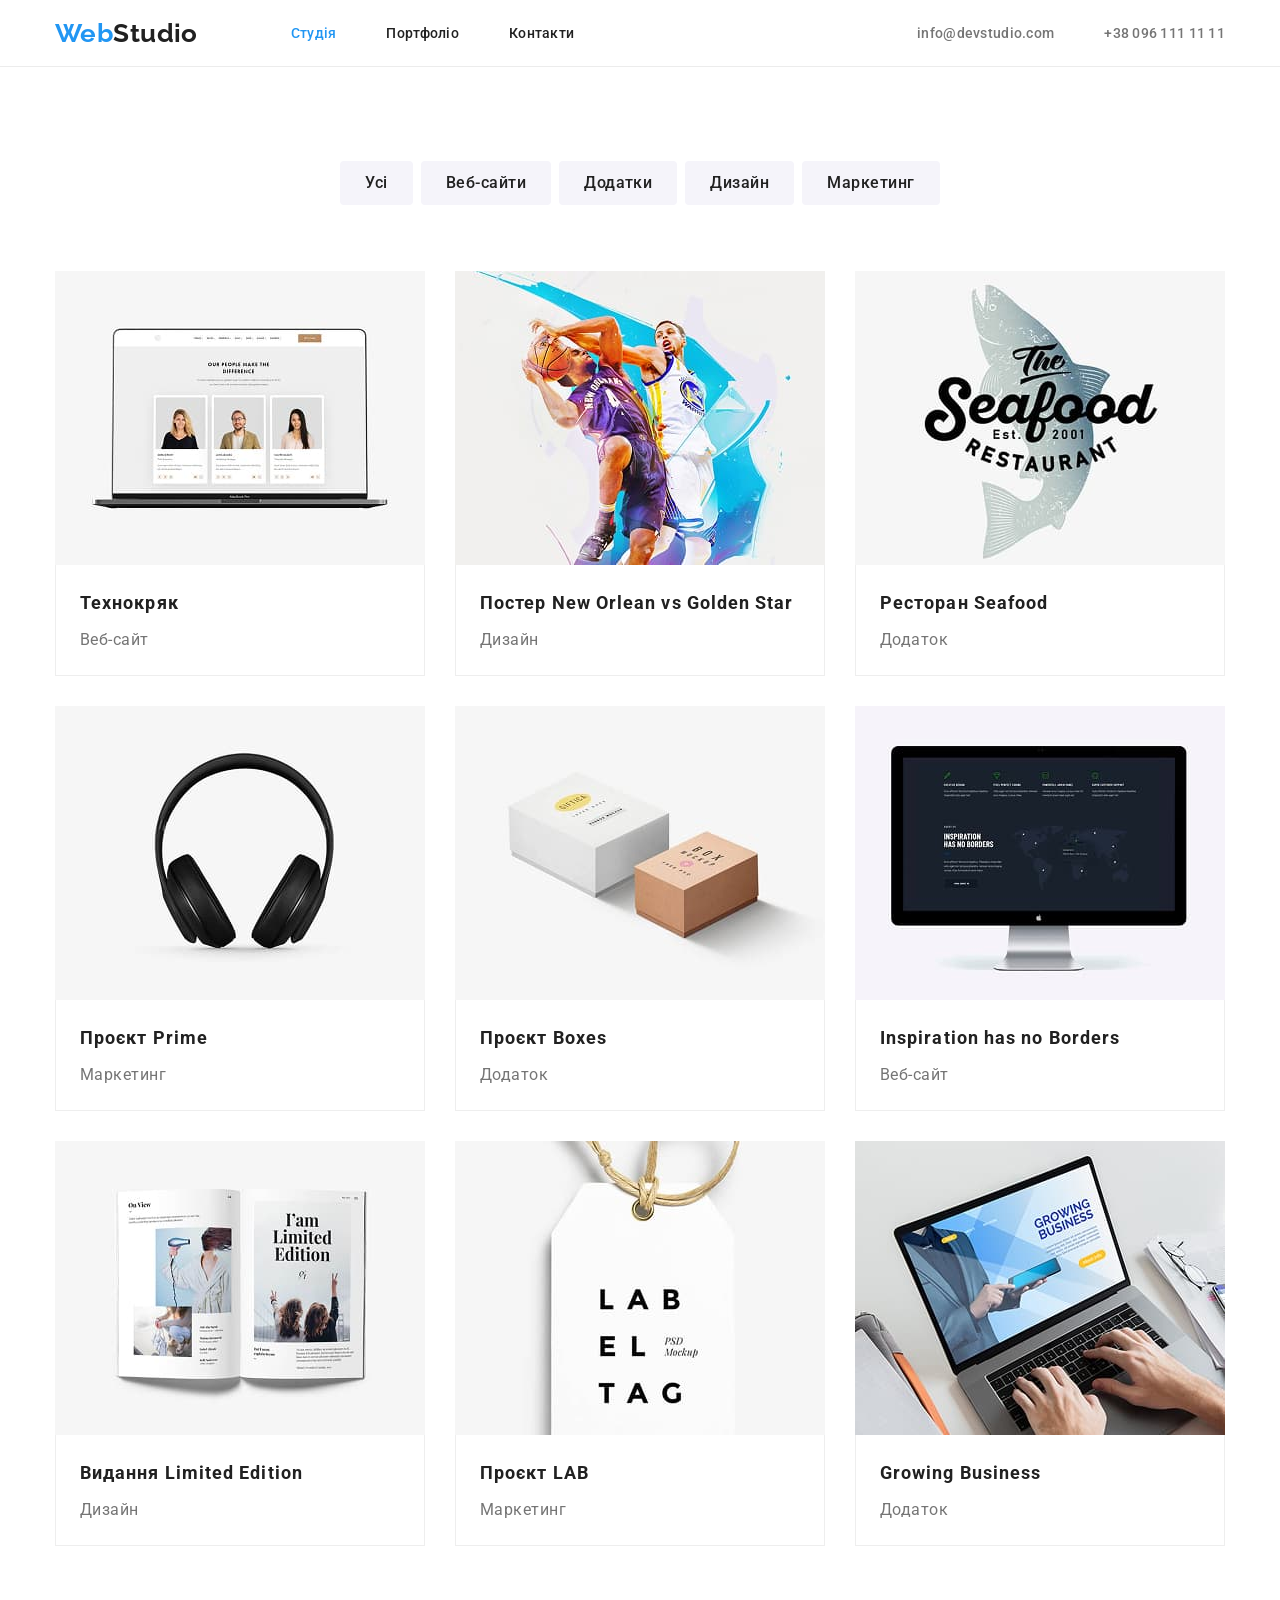
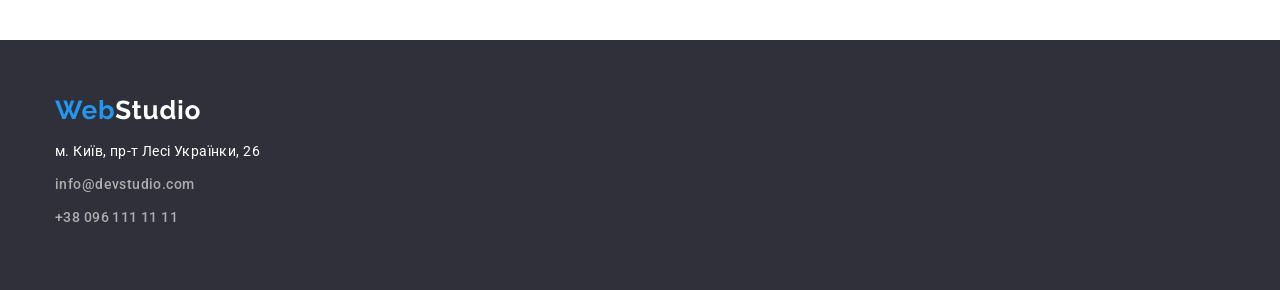
==== commit beb8f6a5: "fixed the errors" ====
--- a/portfolio.html
+++ b/portfolio.html
@@ -10,7 +10,7 @@
       rel="stylesheet">-->
 <link href="https://fonts.googleapis.com/css2?family=Raleway:wght@700&family=Roboto:wght@400;500;700;900&display=swap"
       rel="stylesheet">
-<link rel="stylesheet" href="https://cdnjs.cloudflare.com/ajax/libs/modern-normalize/3.0.1/modern-normalize.min.css"/> 
+<link rel="stylesheet" href="https://cdnjs.cloudflare.com/ajax/libs/modern-normalize/3.0.1/modern-normalize.min.css"> 
       <!--integrity="sha512-q6WgHqiHlKyOqslT/lgBgodhd03Wp4BEqKeW6nNtlOY4quzyG3VoQKFrieaCeSnuVseNKRGpGeDU3qPmabCANg==" 
       crossorigin="anonymous" 
       referrerpolicy="no-referrer">-->      
@@ -19,10 +19,9 @@
 <body>
      <header class="page-header">
         <div class="container main-nav">
-            <a class="logo"href="./index.html">
+            <!--<a class="logo"href="./index.html">-->
                 <a href="./index.html" class="logo">Web<span class="text-logo">Studio</span></a>
                 <!--<img src="./images/Logo.svg" alt="Логотип компанії WebStudio" width="145" height="31">-->
-            </a>
         <nav class="navigation">
             <ul class="site-nav list">
                 <li class="site-nav-item"><a class="link current" href="./index.html">Студія</a></li>
@@ -56,7 +55,7 @@
                     <img src="./images/technocryak.jpg" alt="Веб-сайт Технокряк" width="370">
                     </div>
                     <div class="portfolio-text-title-item">
-                    <h3 class="portfolio-title">Технокряк</h3>
+                    <h2 class="portfolio-title">Технокряк</h2>
                     <p class="portfolio-text">Веб-сайт</p>
                     </div>
                     </a>
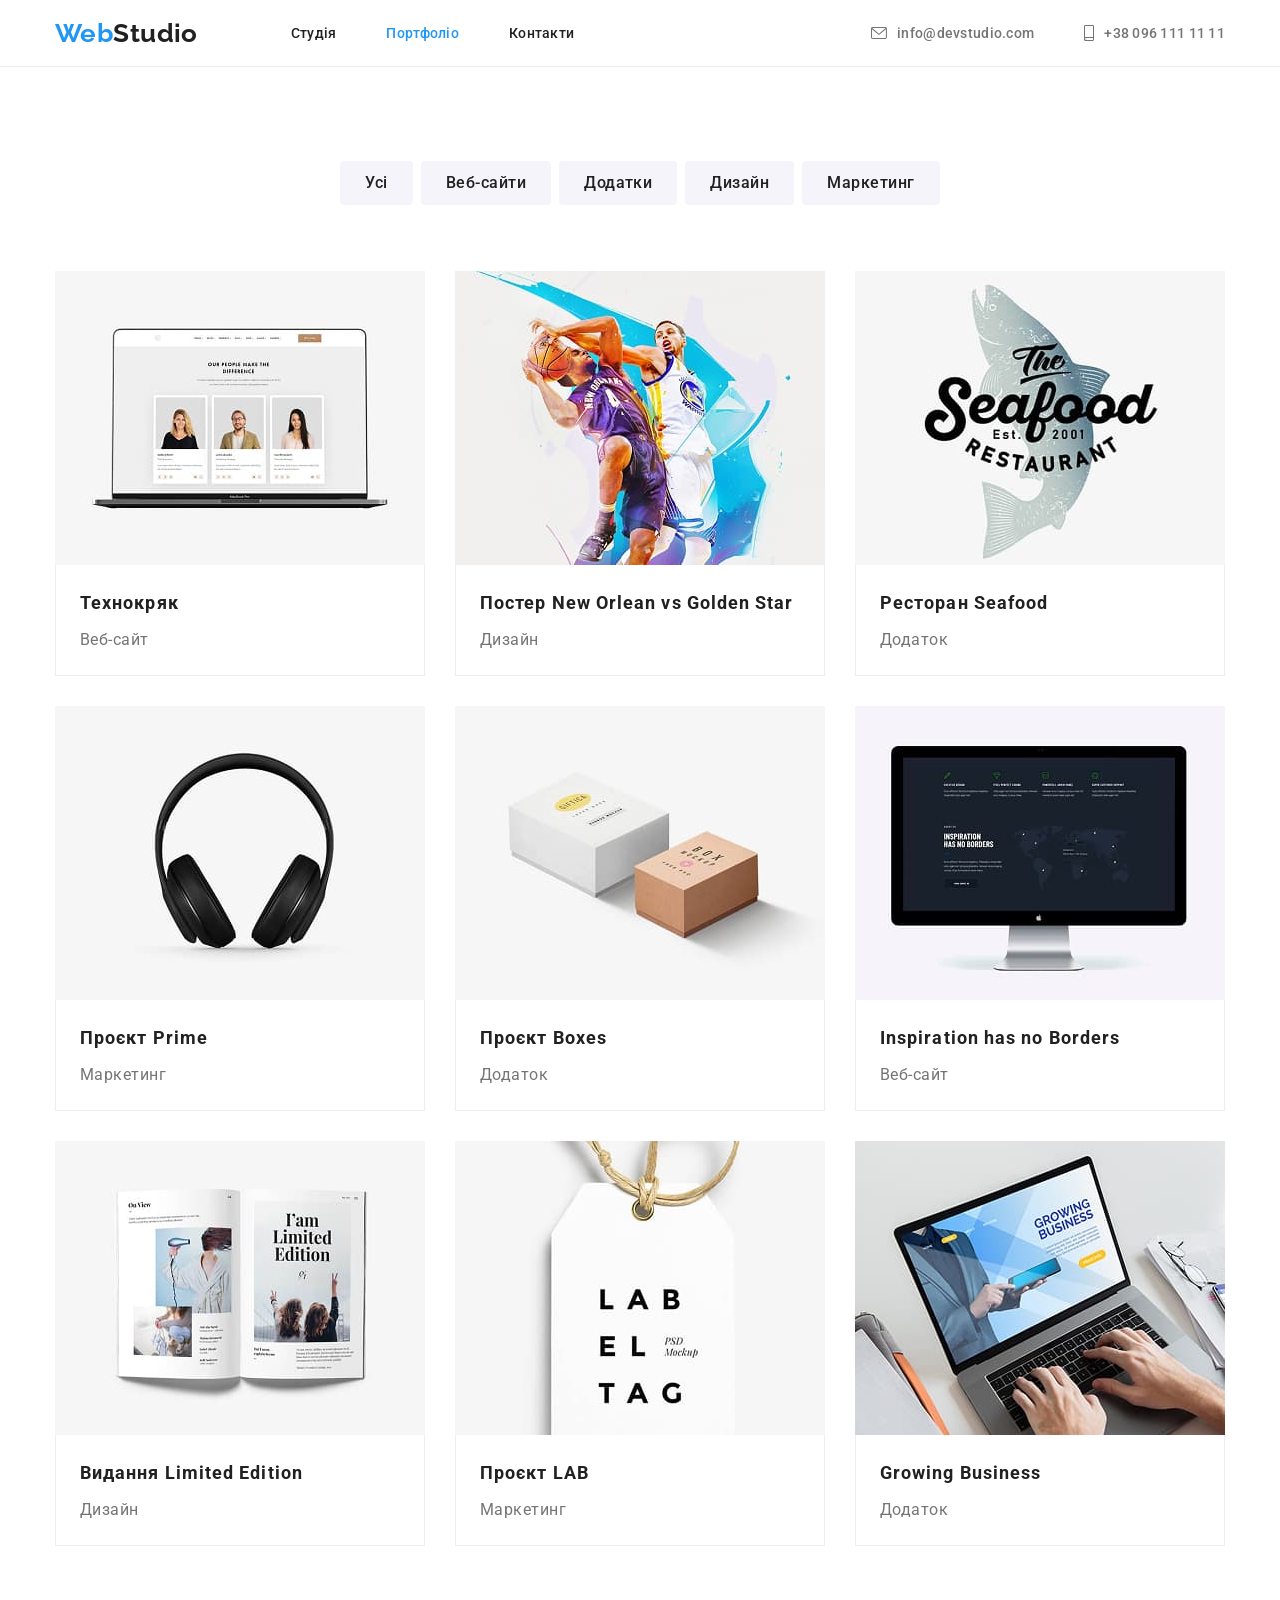
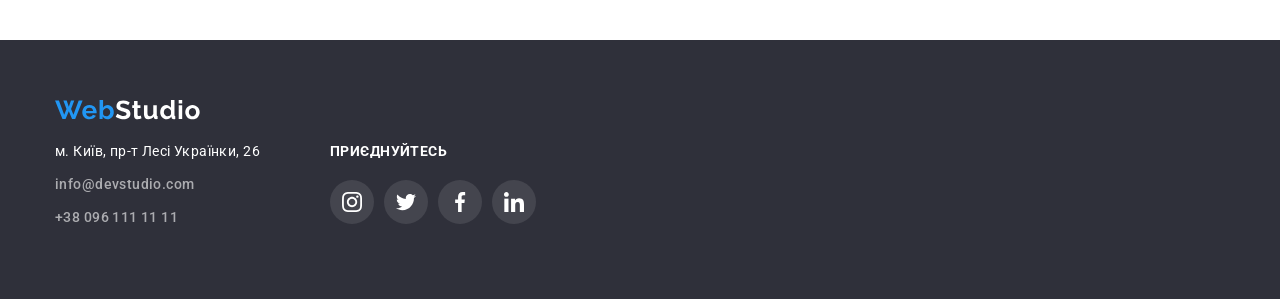
==== commit 74f3be64: "finished with icons" ====
--- a/portfolio.html
+++ b/portfolio.html
@@ -1,5 +1,8 @@
 <!DOCTYPE html>
 <html lang="uk">
+
+                                     <!--HEAD-->
+
 <head>
     <meta charset="UTF-8">
     <meta name="viewport" content="width=device-width, initial-scale=1.0">
@@ -17,6 +20,9 @@
 <link rel="stylesheet" href="./css/styles.css">
 </head>
 <body>
+
+                                <!--HEADER-->
+
      <header class="page-header">
         <div class="container main-nav">
             <!--<a class="logo"href="./index.html">-->
@@ -24,20 +30,27 @@
                 <!--<img src="./images/Logo.svg" alt="Логотип компанії WebStudio" width="145" height="31">-->
         <nav class="navigation">
             <ul class="site-nav list">
-                <li class="site-nav-item"><a class="link current" href="./index.html">Студія</a></li>
-                <li class="site-nav-item"><a class="link" href="./portfolio.html">Портфоліо</a></li>
+                <li class="site-nav-item"><a class="link" href="./index.html">Студія</a></li>
+                <li class="site-nav-item"><a class="link current" href="./portfolio.html">Портфоліо</a></li>
                 <li class="site-nav-item"><a class="link" href="#">Контакти</a></li>
             </ul>
         </nav>
         <div class="mail-tel">
                 <ul class="contacts-header list">
-                    <li class="mail-tel-item"><a class="link" href="mailto:info@devstudio.com">info@devstudio.com</a></li>
-                    <li class="mail-tel-item"><a class="link" href="tel:+380961111111">+38 096 111 11 11</a></li>
+                    <li class="mail-tel-item"><a class="link" href="mailto:info@devstudio.com"><svg class="mail-icon" width="16" height="12">
+                        <use href="./icons.svg#icon-envelope"></use>
+                    </svg>info@devstudio.com</a></li>
+                    <li class="mail-tel-item"><a class="link" href="tel:+380961111111"><svg class="mail-icon" width="10" height="16">
+                        <use href="./icons.svg#icon-smartphone"></use>
+                    </svg>+38 096 111 11 11</a></li>
                 </ul>
             </div>
         </div>
     </header>
     <main>
+
+                                  <!--BUTTONS-->
+
         <section class="portfolio section">
             <div class="container">
             <h1 class="visually-hidden">Портфоліо</h1>
@@ -48,6 +61,9 @@
                 <li class="item"><button class="button-filter design" type="button">Дизайн</button></li>
                 <li class="item"><button class="button-filter marketing" type="button">Маркетинг</button></li>
             </ul>
+
+                                  <!--PORTFOLIO-->
+
             <ul class="portfolio-list list">
                 <li class="portfolio-list-item">
                     <a href="#" class="portfolio-card">
@@ -152,20 +168,58 @@
             </div>
         </section>
     </main>
+
+                                       <!--FOOTER-->
+
     <footer class="footer">
         <div class="container">
+            <div class="address-footer">
         <a href="./index.html">
             <img src="./images/Logo1.svg" alt="Логотип компанії WebStudio" width="145" height="31">
         </a>
-        <div class="address-footer">
         <address class="address">
             <ul class="links list">
-                <li><a class="map" href="https://maps.app.goo.gl/XY9bJakmbxrL1zMk9" target="_blank" 
+                <li class="item"><a class="map" href="https://maps.app.goo.gl/XY9bJakmbxrL1zMk9" target="_blank" 
                     rel="noopener nofollow noreferrer">м. Київ, пр-т Лесі Українки, 26</a></li>
-                <li class="links-item"><a class="link" href="mailto:info@devstudio.com">info@devstudio.com</a></li>
-                <li class="links-item"><a class="link" href="tel:+380961111111">+38 096 111 11 11</a></li>
+                <li class="item"><a class="link" href="mailto:info@devstudio.com">info@devstudio.com</a></li>
+                <li class="item"><a class="link" href="tel:+380961111111">+38 096 111 11 11</a></li>
             </ul>
         </address>
+        </div>
+        <div class="footer-social-links">
+            <p class="footer-social">
+                ПРИЄДНУЙТЕСЬ
+            </p>
+            <ul class="social-link list footer-item">
+                <li class="social-link-item">
+                    <a href="" class="link footer-link">
+                        <svg  class="media-icon" width="20" height="20">
+                            <use href="./icons.svg#icon-instagram"></use>
+                        </svg>
+                    </a>
+                </li>
+                <li class="social-link-item">
+                    <a href="" class="link footer-link">
+                        <svg  class="media-icon" width="20" height="20">
+                            <use href="./icons.svg#icon-twitter"></use>
+                        </svg>
+                    </a>
+                </li>
+                <li class="social-link-item">
+                    <a href="" class="link footer-link">
+                        <svg  class="media-icon" width="20" height="20">
+                            <use href="./icons.svg#icon-facebook"></use>
+                        </svg>
+                    </a>
+                </li>
+                <li class="social-link-item">
+                    <a href="" class="link footer-link">
+                        <svg  class="media-icon" width="20" height="20">
+                            <use href="./icons.svg#icon-linkedin"></use>
+                        </svg>
+                    </a>
+                </li>
+            </ul>
         </div>
         </div>
     </footer> 
--- a/css/styles.css
+++ b/css/styles.css
@@ -12,9 +12,11 @@
 --secondary-background-color: #F5F5F5;
 --background-color: #FFFFFF;
 --third-background-color: #F5F4FA;
---fourth-backkground-color: #2F303A;
+--fourth-background-color: #2F303A;
+--overlay-background-color: #C4C4C4;
 --first-border-color: #ECECEC;
 --second-border-color: #EEEEEE;
+--svg-icon-color: #AFB1B8;
 --card-set-gap: 30px;
 }
 
@@ -54,7 +56,8 @@
     padding: 0;
 }
 
-/* Header */
+                 /* HEADER */
+
 .page-header {
     padding-top: 10px;
     padding-bottom: 10px;
@@ -167,10 +170,14 @@
 }
 
 .mail-tel {
+    display: flex;
     margin-left: auto;
 }
 
 .contacts-header .link {
+    display: flex;
+    align-items: center;
+    justify-content: center;
     padding: 10px 0;
     text-decoration: none;
     /*font-family: 'Roboto';
@@ -182,6 +189,13 @@
     color: var(--main-text-color);
 }
 
+.contacts-header .mail-icon {
+    display:block;
+    text-decoration: none;
+    margin-right: 10px;
+    fill: currentColor;
+}
+
 .contacts-header .link:hover,
 .contacts-header .link:focus {
     color: var(--accent-color);
@@ -192,18 +206,39 @@
     /*hero*/
 }
 
-.hero{
+                          /*HERO*/
+
+.overlay {
+    max-width: 1600px;
     height: 600px;
+    margin-left: auto;
+    margin-right: auto;
+    background-image:
+            linear-gradient(to right,
+                rgba(47, 48, 58, 0.4),
+                rgba(47, 48, 58, 0.4)),
+            url('../images/backgroundhero.jpg');
+        background-repeat: no-repeat;
+        background-position: center;
+        background-size: cover;
+        background-color: var(--overlay-background-color);
+}
+
+.hero {
+    /*height: 600px;*/
     margin: 0 auto;
     padding-top: 200px;
     padding-bottom: 200px;
-    background-color: var(--fourth-backkground-color);
+    background-color: var(--fourth-background-color), 0.4;
     text-align: center;
 }
 
 .hero .title {
+    width: 696px;
     margin-top: 0;
     margin-bottom: 30px;
+    margin-left: auto;
+    margin-right: auto;
     font-weight: 900;
     font-size: 44px;
     line-height: 1.364;
@@ -230,6 +265,7 @@
     /*box-shadow: drop-shadow(0px 4px 4px rgba(0, 0, 0, 0.15))*/
     border-radius: 4px;
     cursor: pointer;
+    border: transparent;
 }
 
 .button:hover,
@@ -239,7 +275,8 @@
     /*border-radius: 4px;*/
 }
 
-/*Features*/
+                             /*FEATURES*/
+
 .features {
     background-color: var(--background-color);
 }
@@ -269,9 +306,29 @@
     margin-left: 30px;
 }
 
+.features-icons {
+    display: flex;
+}
+
+.features-icons .features-icon + .features-icon {
+    margin-left: 30px;
+
+}
+
+.features-icon {
+    display: flex;
+    align-items: center;
+    justify-content: center;
+    width: 270px;
+    height: 120px;
+    background-color: var(--third-background-color);
+    border-radius: 4px;
+}
+
 .features .title {
     /*font-family: 'Roboto';
     font-style: normal;*/
+    margin-top: 30px;
     font-weight: bold;
     font-size: 14px;
     line-height: 1.143;
@@ -289,7 +346,8 @@
     color: var(--main-text-color);
 }
 
-/*Work*/
+                                          /*WORK*/
+
 .work {
     padding-top: 0;
    /* background-color: var(--background-color);*/
@@ -316,7 +374,8 @@
     margin-left: 30px;
 }
 
-/*Team*/
+                              /*---------TEAM---------*/
+
 .team {
     padding-bottom: 94px;
     background: var(--third-background-color);
@@ -368,7 +427,7 @@
 
 .position {
    margin-top: 10px;
-   margin-bottom: 30px;
+   margin-bottom: 16px;
     font-size: 16px;
     line-height: 1.188;
     letter-spacing: 0.03em;
@@ -376,21 +435,123 @@
     color: var(--main-text-color);
 }
 
-/*Footer*/
+.social-links {
+    display: flex;
+    align-items: center;
+    width: 206px;
+    height: 44px;
+    margin-left: auto;
+    margin-right: auto;
+    margin-bottom: 30px;
+}
+
+.social-link {
+    display: flex;
+    align-items: center;
+}
+
+.social-link .link {
+    display: block;
+    width: 44px;
+    height: 44px;
+    padding: 12px;
+    border-radius: 50%;
+    fill: var(--svg-icon-color);
+}
+
+.social-link > .social-link-item + .social-link-item {
+    margin-left: 10px;
+}
+
+.social-link .media-icon {
+    display: block;
+}
+
+.social-link .link:hover,
+.social-link .link:focus {
+    fill: var(--background-color);
+    background-color: var(--accent-color);
+    border-radius: 50%;
+}
+
+                           /*REGULAR CLIENTS*/
+
+.regular-clients .title {
+    margin-bottom: 50px;
+    font-weight: bold;
+    font-size: 36px;
+    line-height: 1.167;
+    text-align: center;
+    letter-spacing: 0.03em;
+}
+
+.clients {
+    display:flex;
+}
+
+.clients > .client {
+    display:block;
+    margin: 0;
+    padding: 0;
+}
+
+.clients > .client + .client {
+    margin-left: 30px;
+}
+
+.clients .link {
+    display: block;
+    width: 170px;
+    height: 92px;
+    padding: 16px 32px;
+    border-radius: 4px;
+    text-decoration: none;
+    fill: var(--svg-icon-color);
+    border: 1px solid var(--svg-icon-color);
+}
+
+.client-icon {
+    display: block;
+    width: 106px;
+    height: 60px;
+}
+
+.clients .link:hover,
+.clients .link:focus {
+    fill: var(--accent-color);
+    border-radius: 4px;
+    border-color: var(--accent-color);
+}
+
+
+                                     /*FOOTER*/
 
 .footer {
     padding-top: 60px;
     padding-bottom: 60px;
-    background: var(--fourth-backkground-color);
+    background: var(--fourth-background-color);
+}
+
+.footer .container {
+    display: flex;
+    align-items: baseline;
 }
 
 .address-footer {
+    margin-right: 70px;
+}
+
+.address-footer .address {
     margin-top: 20px;
 }
 
+.address .item {
+    margin-bottom: 9px;
+}
+
 .links .link {
     text-decoration: none;
-    /*font-family: 'Roboto';*/
+    font-family: 'Roboto';
     font-style: normal;
     font-weight: 500;
     /*font-size: 14px;*/
@@ -400,9 +561,9 @@
     /*outline: 1px solid red;*/
 }
 
-.links .links-item  {
+/*.links .links-item  {
     margin-top: 9px;
-}
+}*/
 
 .links .link:hover,
 .links .link:focus {
@@ -425,9 +586,38 @@
     color: var(--accent-color);
 }
 
+.footer-social {
+    display:block;
+    margin-bottom: 20px;
+    font-weight: 700;
+    font-size: 14px;
+    line-height: 1.14;
+    letter-spacing: 0.03em;
+    color: var(--background-color);
+    text-transform: uppercase;
+}
+
+.footer-social-links {
+    display: block;
+    width: 206px;
+    height: 80px;
+}
+
+.footer-social-links .social-link {
+    display: flex;
+}
+
+.footer-social-links .footer-link {
+    fill: var(--background-color);
+}
+
+.footer-link {
+    background-color: rgba(255, 255, 255, 0.1);
+}
+
                      /* PORTFOLIO PAGE*/
 
-/*Filters*/
+                       /*FILTERS*/
 
 /*.filters .title {
     color: var(--white-color);
@@ -530,6 +720,7 @@
 }
 
 .portfolio-card {
+    display: block;
     text-decoration: none;
 }
 
@@ -540,3 +731,12 @@
     margin-top: var(--card-set-gap);
     margin-left: var(--card-set-gap);
 }
+
+.portfolio-list-item:hover,
+.portfolio-list-item:focus {
+    border: var(--second-border-color);
+    box-shadow: 0px 1px 1px rgba(0, 0, 0, 0.12),
+                0px 4px 4px rgba(0, 0, 0, 0.06),
+                1px 4px 6px rgba(0, 0, 0, 0.16);
+    /*border-radius: 4px;*/
+}
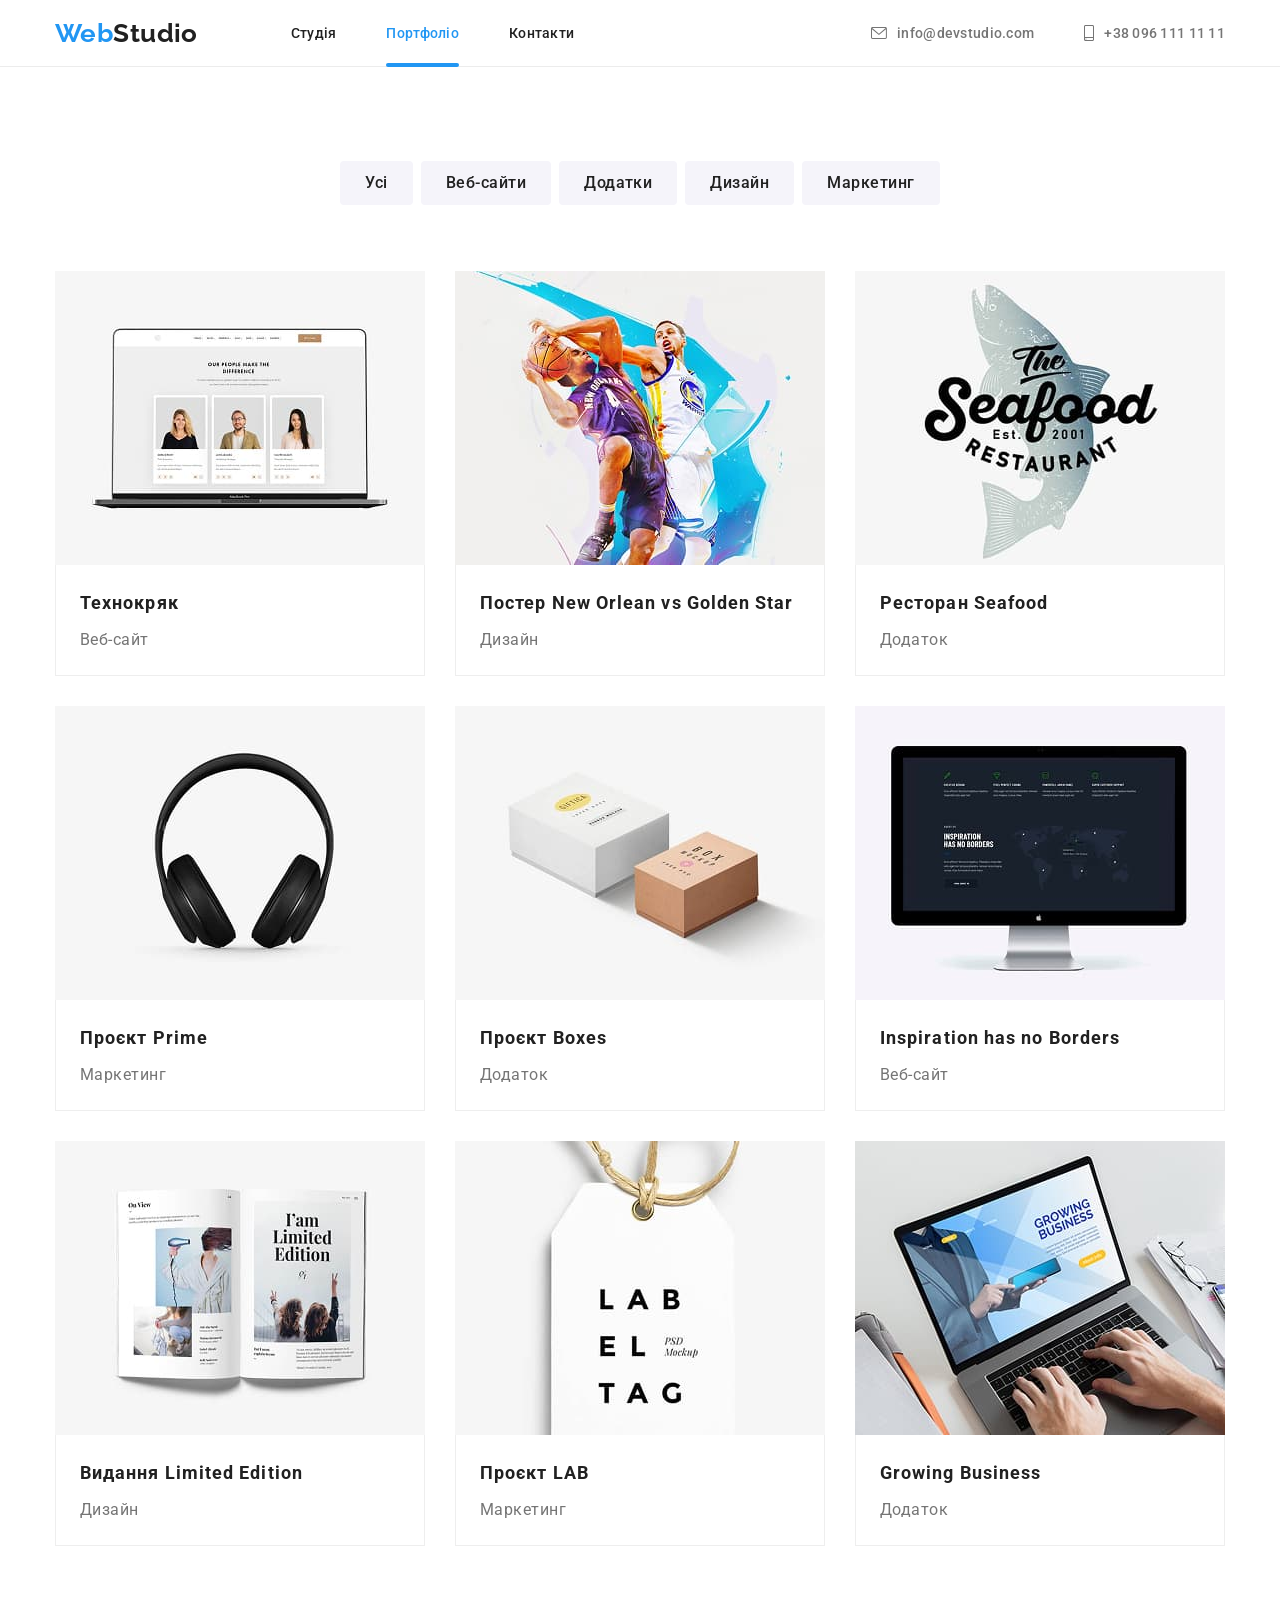
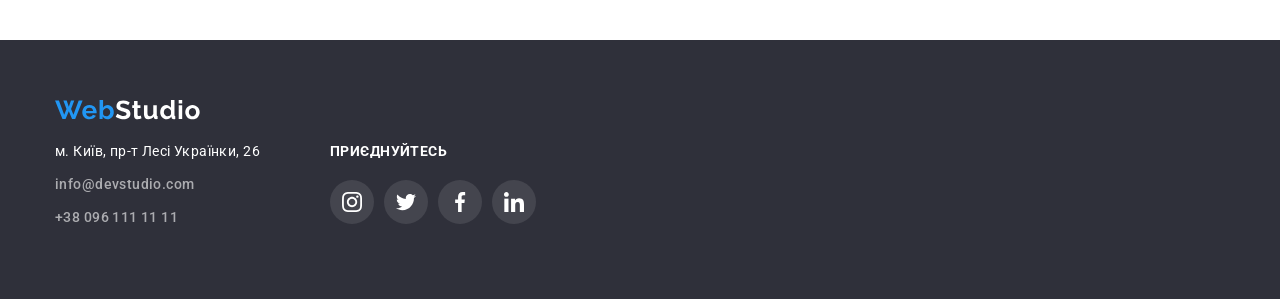
==== commit c31069a1: "started modal window" ====
--- a/portfolio.html
+++ b/portfolio.html
@@ -38,10 +38,10 @@
         <div class="mail-tel">
                 <ul class="contacts-header list">
                     <li class="mail-tel-item"><a class="link" href="mailto:info@devstudio.com"><svg class="mail-icon" width="16" height="12">
-                        <use href="./icons.svg#icon-envelope"></use>
+                        <use href="./images/icons.svg#icon-envelope"></use>
                     </svg>info@devstudio.com</a></li>
                     <li class="mail-tel-item"><a class="link" href="tel:+380961111111"><svg class="mail-icon" width="10" height="16">
-                        <use href="./icons.svg#icon-smartphone"></use>
+                        <use href="./images/icons.svg#icon-smartphone"></use>
                     </svg>+38 096 111 11 11</a></li>
                 </ul>
             </div>
@@ -194,28 +194,28 @@
                 <li class="social-link-item">
                     <a href="" class="link footer-link">
                         <svg  class="media-icon" width="20" height="20">
-                            <use href="./icons.svg#icon-instagram"></use>
-                        </svg>
-                    </a>
-                </li>
-                <li class="social-link-item">
-                    <a href="" class="link footer-link">
-                        <svg  class="media-icon" width="20" height="20">
-                            <use href="./icons.svg#icon-twitter"></use>
-                        </svg>
-                    </a>
-                </li>
-                <li class="social-link-item">
-                    <a href="" class="link footer-link">
-                        <svg  class="media-icon" width="20" height="20">
-                            <use href="./icons.svg#icon-facebook"></use>
-                        </svg>
-                    </a>
-                </li>
-                <li class="social-link-item">
-                    <a href="" class="link footer-link">
-                        <svg  class="media-icon" width="20" height="20">
-                            <use href="./icons.svg#icon-linkedin"></use>
+                            <use href="./images/icons.svg#icon-instagram"></use>
+                        </svg>
+                    </a>
+                </li>
+                <li class="social-link-item">
+                    <a href="" class="link footer-link">
+                        <svg  class="media-icon" width="20" height="20">
+                            <use href="./images/icons.svg#icon-twitter"></use>
+                        </svg>
+                    </a>
+                </li>
+                <li class="social-link-item">
+                    <a href="" class="link footer-link">
+                        <svg  class="media-icon" width="20" height="20">
+                            <use href="./images/icons.svg#icon-facebook"></use>
+                        </svg>
+                    </a>
+                </li>
+                <li class="social-link-item">
+                    <a href="" class="link footer-link">
+                        <svg  class="media-icon" width="20" height="20">
+                            <use href="./images/icons.svg#icon-linkedin"></use>
                         </svg>
                     </a>
                 </li>
--- a/css/styles.css
+++ b/css/styles.css
@@ -17,7 +17,11 @@
 --first-border-color: #ECECEC;
 --second-border-color: #EEEEEE;
 --svg-icon-color: #AFB1B8;
+--black-icon-color: #000000;
 --card-set-gap: 30px;
+--transition-duration: 250ms;
+--modal-transition-duration: 500ms;
+--transition-timing-function: cubic-bezier(0.4, 0, 0.2, 1);
 }
 
 html {
@@ -158,7 +162,19 @@
 }
 
 .site-nav .link.current {
+    position: relative;
     color: var(--accent-color);
+}
+
+.site-nav .link.current::after {
+    position: absolute;
+    bottom: -11px;
+    left: 0;
+    width: 100%;
+    height: 4px;
+    background-color: var(--accent-color);
+    content: "";
+    border-radius: 2px;
 }
 
 .contacts-header {
@@ -171,6 +187,8 @@
 
 .mail-tel {
     display: flex;
+    align-items: center;
+    justify-content: center;
     margin-left: auto;
 }
 
@@ -187,6 +205,8 @@
     line-height: 1.143;
     letter-spacing: 0.02em;
     color: var(--main-text-color);
+    transition: color var(--transition-duration) 
+    var(--transition-timing-function);
 }
 
 .contacts-header .mail-icon {
@@ -194,12 +214,26 @@
     text-decoration: none;
     margin-right: 10px;
     fill: currentColor;
+
+    transition-property: transform;
+    transition-duration: 1000ms;
+    transition-timing-function: var(--transition-timing-function);
+
+}
+
+.contacts-header .link:hover .mail-icon{
+    transform: scale(1.5) rotate(360deg);
 }
 
 .contacts-header .link:hover,
 .contacts-header .link:focus {
     color: var(--accent-color);
-}
+
+}
+
+/*.contacts-header .link:hover .mail-icon{
+    transform: scale(1.5);
+}*/
 
 /* Main */
 main {
@@ -229,7 +263,7 @@
     margin: 0 auto;
     padding-top: 200px;
     padding-bottom: 200px;
-    background-color: var(--fourth-background-color), 0.4;
+    /*background-color: var(--fourth-background-color), 0.4;*/
     text-align: center;
 }
 
@@ -261,19 +295,152 @@
     letter-spacing: 0.06em;
     color: var(--background-color);
     background: var(--accent-color);
-    box-shadow: 0px 4px 4px rgba(0, 0, 0, 0.15);
+   /*box-shadow: 0px 4px 4px rgba(0, 0, 0, 0.15);*/
     /*box-shadow: drop-shadow(0px 4px 4px rgba(0, 0, 0, 0.15))*/
     border-radius: 4px;
     cursor: pointer;
-    border: transparent;
+    border: none;
+
+    transition: background-color 
+    var(--transition-duration) 
+    var(--transition-timing-function),
+    box-shadow var(--transition-duration) 
+    var(--transition-timing-function);
 }
 
 .button:hover,
 .button:focus {
     background-color: var(--active-accent-color);
     box-shadow: 0px 4px 4px rgba(0, 0, 0, 0.15);
-    /*border-radius: 4px;*/
-}
+    border-radius: 4px;
+}
+
+                            /*MODAL WINDOW*/
+
+.backdrop {
+    position: fixed;
+    top: 0;
+    left: 0;
+    width: 100%;
+    height: 100%;
+    background-color: rgba(0, 0, 0, 0.2);
+    z-index: 1;
+    opacity: 1;
+    visibility: visible;
+    transition: opacity var(--modal-transition-duration)
+    var(--transition-timing-function),
+    visibility var(--modal-transition-duration)
+    var(--transition-timing-function);
+}
+
+.backdrop.is-hidden {
+    opacity: 0;
+    pointer-events: none;
+    visibility: hidden;
+}
+
+.backdrop.is-hidden .modal {
+    transform: translate(-50%, -50%) scale(0.2) rotate(180deg);
+}
+
+.modal {
+    position: absolute;
+    top: 50%;
+    left: 50%;
+    padding: 40px;
+    transform: translate(-50%, -50%) scale(1) rotate(0);
+    transition: transform var(--modal-transition-duration)
+    var(--transition-timing-function);
+    min-height: 581px;
+    width: 528px;
+    background-color: var(--background-color);
+    box-shadow: 0px 1px 3px rgba(0, 0, 0, 0.12),
+                0px 1px 1px rgba(0, 0, 0, 0.14),
+                0px 2px 1px rgba(0, 0, 0, 0.2);
+    border-radius: 4px;
+}
+
+.modal .modal-button {
+    position: absolute;
+    top: 8px;
+    right: 8px;
+    display: flex;
+    align-items: center;
+    justify-content: center;
+    font-family: inherit;
+    padding: 0;
+    margin: 0;
+    height: 30px;
+    width: 30px;
+    border-radius: 50%;
+    cursor: pointer;
+    fill: var(--black-icon-color);
+    background-color: var(--background-color);
+    background: transparent;
+    border: 1px solid rgba(0, 0, 0, 0.1);
+}
+
+.modal .modal-icon {
+    transition: fill var(--transition-duration)
+    var(--transition-timing-function);
+}
+
+.modal .modal-button:hover .modal-icon {
+    fill: var(--accent-color);
+}
+
+.modal-form {
+
+}
+
+.modal-title {
+    font-weight: 700;
+    font-size: 20px;
+    line-height: 1.15;
+    text-align: center;
+    letter-spacing: 0.03em;
+    margin-bottom: 12px;
+    color: var(--title-text-color);
+}
+
+.form-field {
+    position: relative;
+    display: flex;
+    flex-direction: column;
+    margin-bottom: 10px;
+}
+
+.form-label {
+    margin-bottom: 4px;
+    margin-right: auto;
+    font-weight: 400;
+    font-size: 12px;
+    line-height: 1.17;
+    letter-spacing: 0.01em;
+    color: var(--main-text-color);
+}
+
+.form-input {
+    height: 40px;
+    padding-left: 42px;
+    border: 1px solid rgba(33,33,33,0.2);
+    border-radius: 4px;
+}
+
+.input-svg {
+    position: absolute;
+    display: inline-block;
+    left: 12px;
+    bottom: 11px;
+}
+
+.checkbox {
+    margin-bottom: 30px;
+    margin-top: 20px;
+}
+
+.m
+
 
                              /*FEATURES*/
 
@@ -508,19 +675,33 @@
     text-decoration: none;
     fill: var(--svg-icon-color);
     border: 1px solid var(--svg-icon-color);
+
+    transition-property: transform;
+    transition-duration: var(--transition-duration);
+    transition-timing-function: cubic-bezier(0.4, 0, 0.2, 1);
 }
 
 .client-icon {
     display: block;
     width: 106px;
     height: 60px;
-}
+
+    /*transition-property: transform;
+    transition-duration: 250ms;
+    transition-timing-function: cubic-bezier(0.4, 0, 0.2, 1);*/
+}
+
+/*.client-icon:hover {
+    transform: scale(1.6);
+}*/
 
 .clients .link:hover,
 .clients .link:focus {
     fill: var(--accent-color);
     border-radius: 4px;
     border-color: var(--accent-color);
+
+    transform: scale(1.32);
 }
 
 
